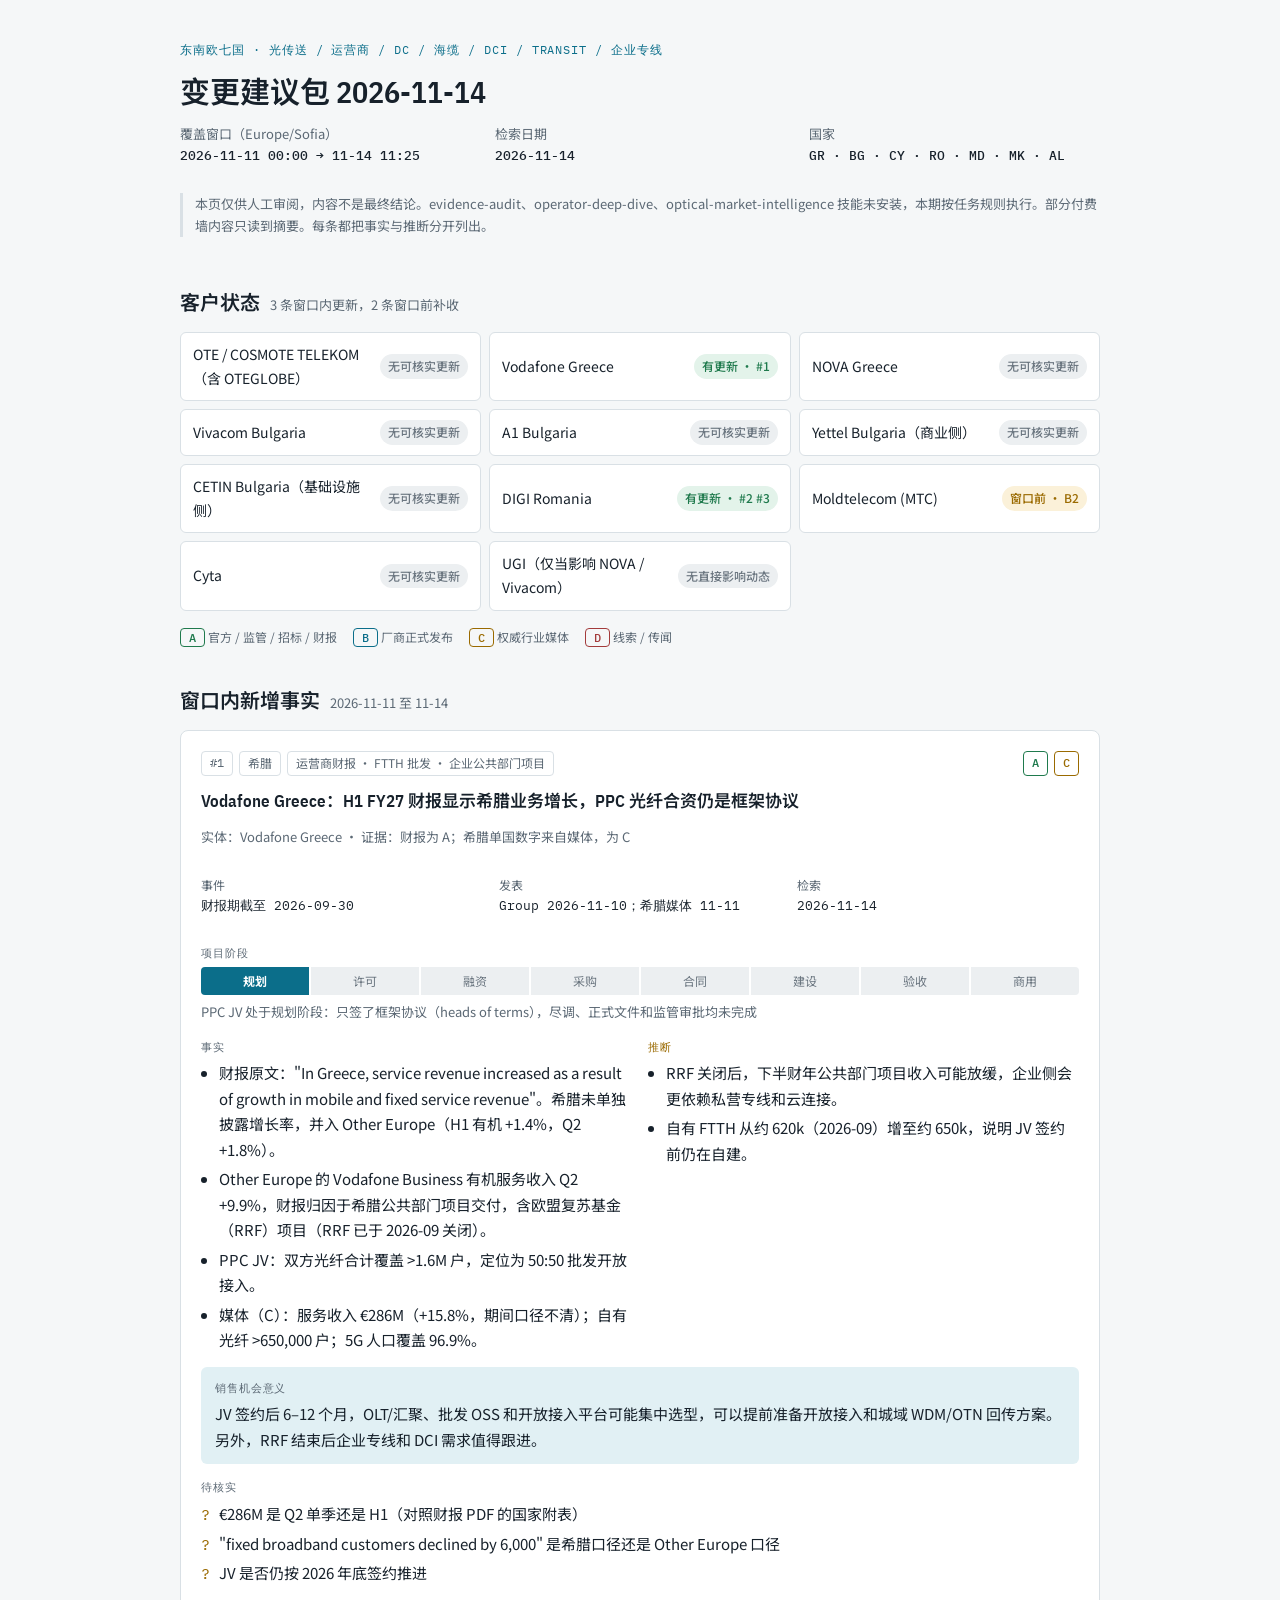
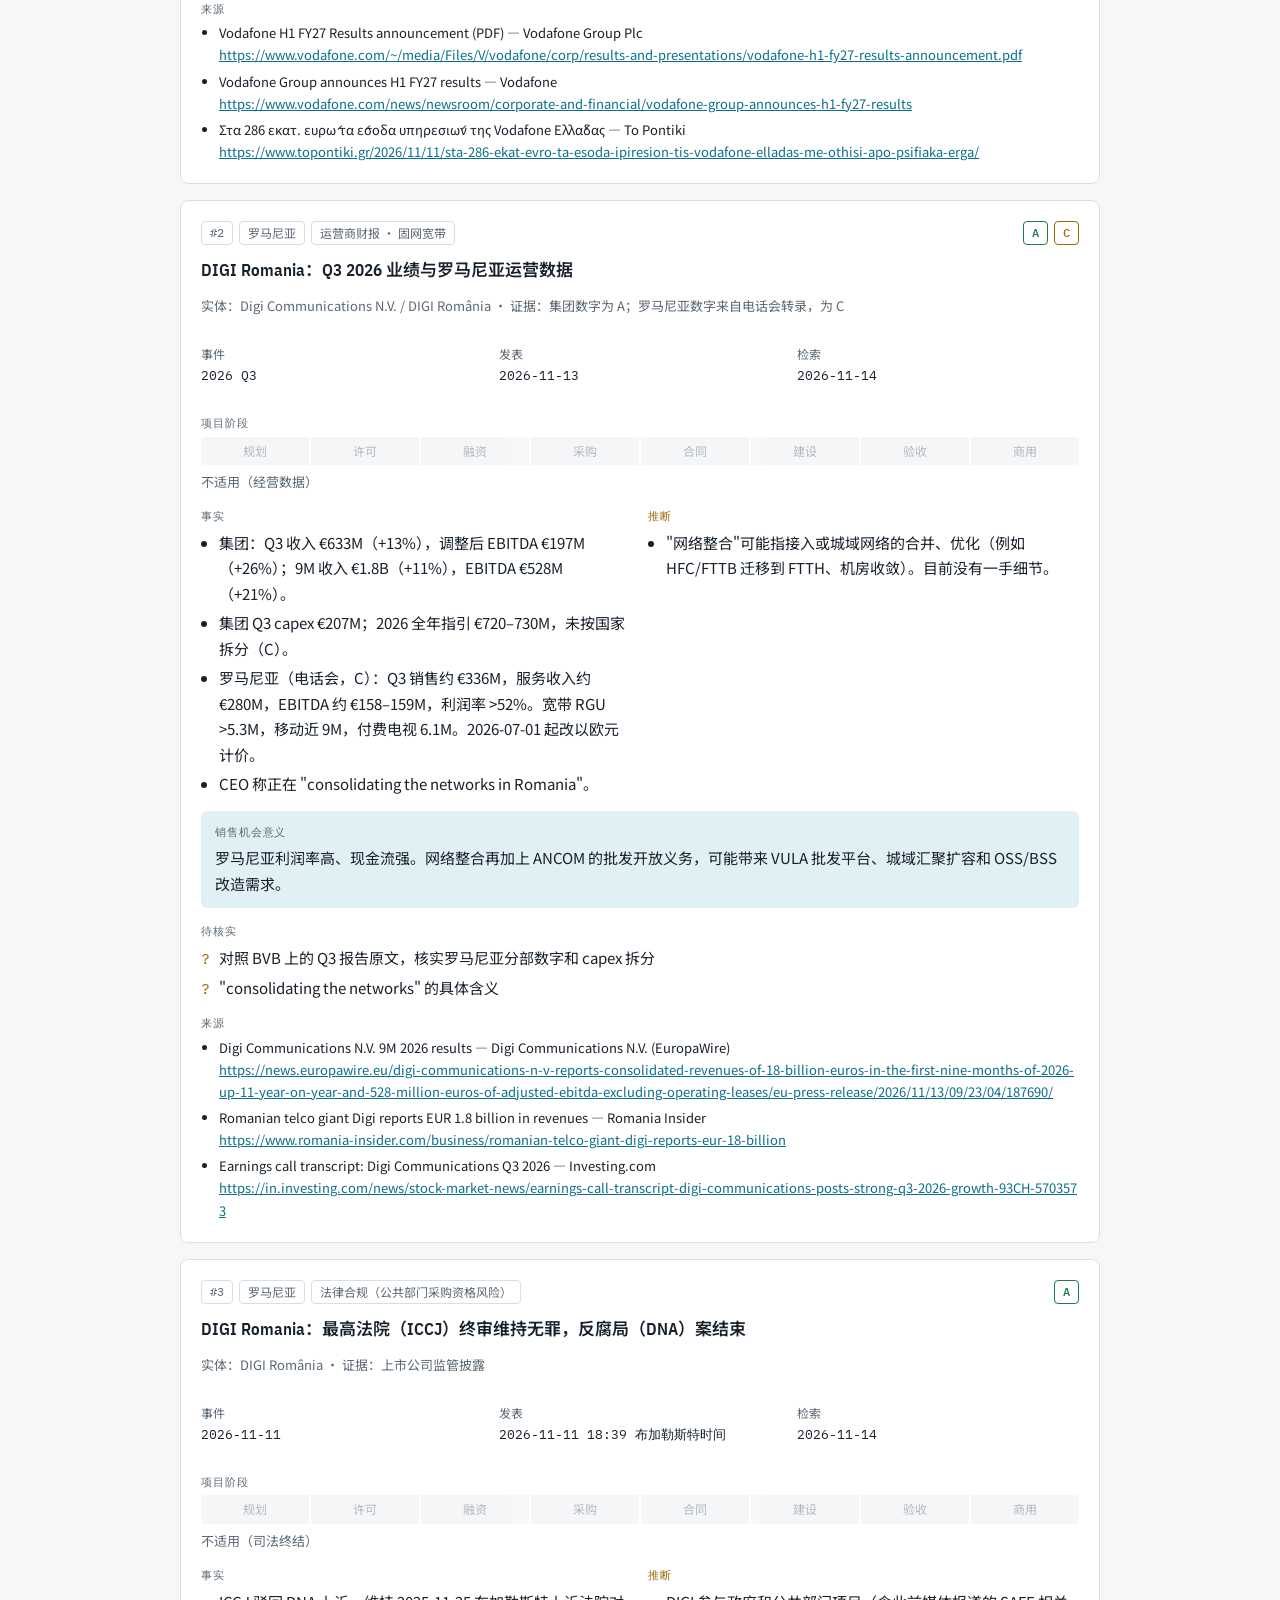
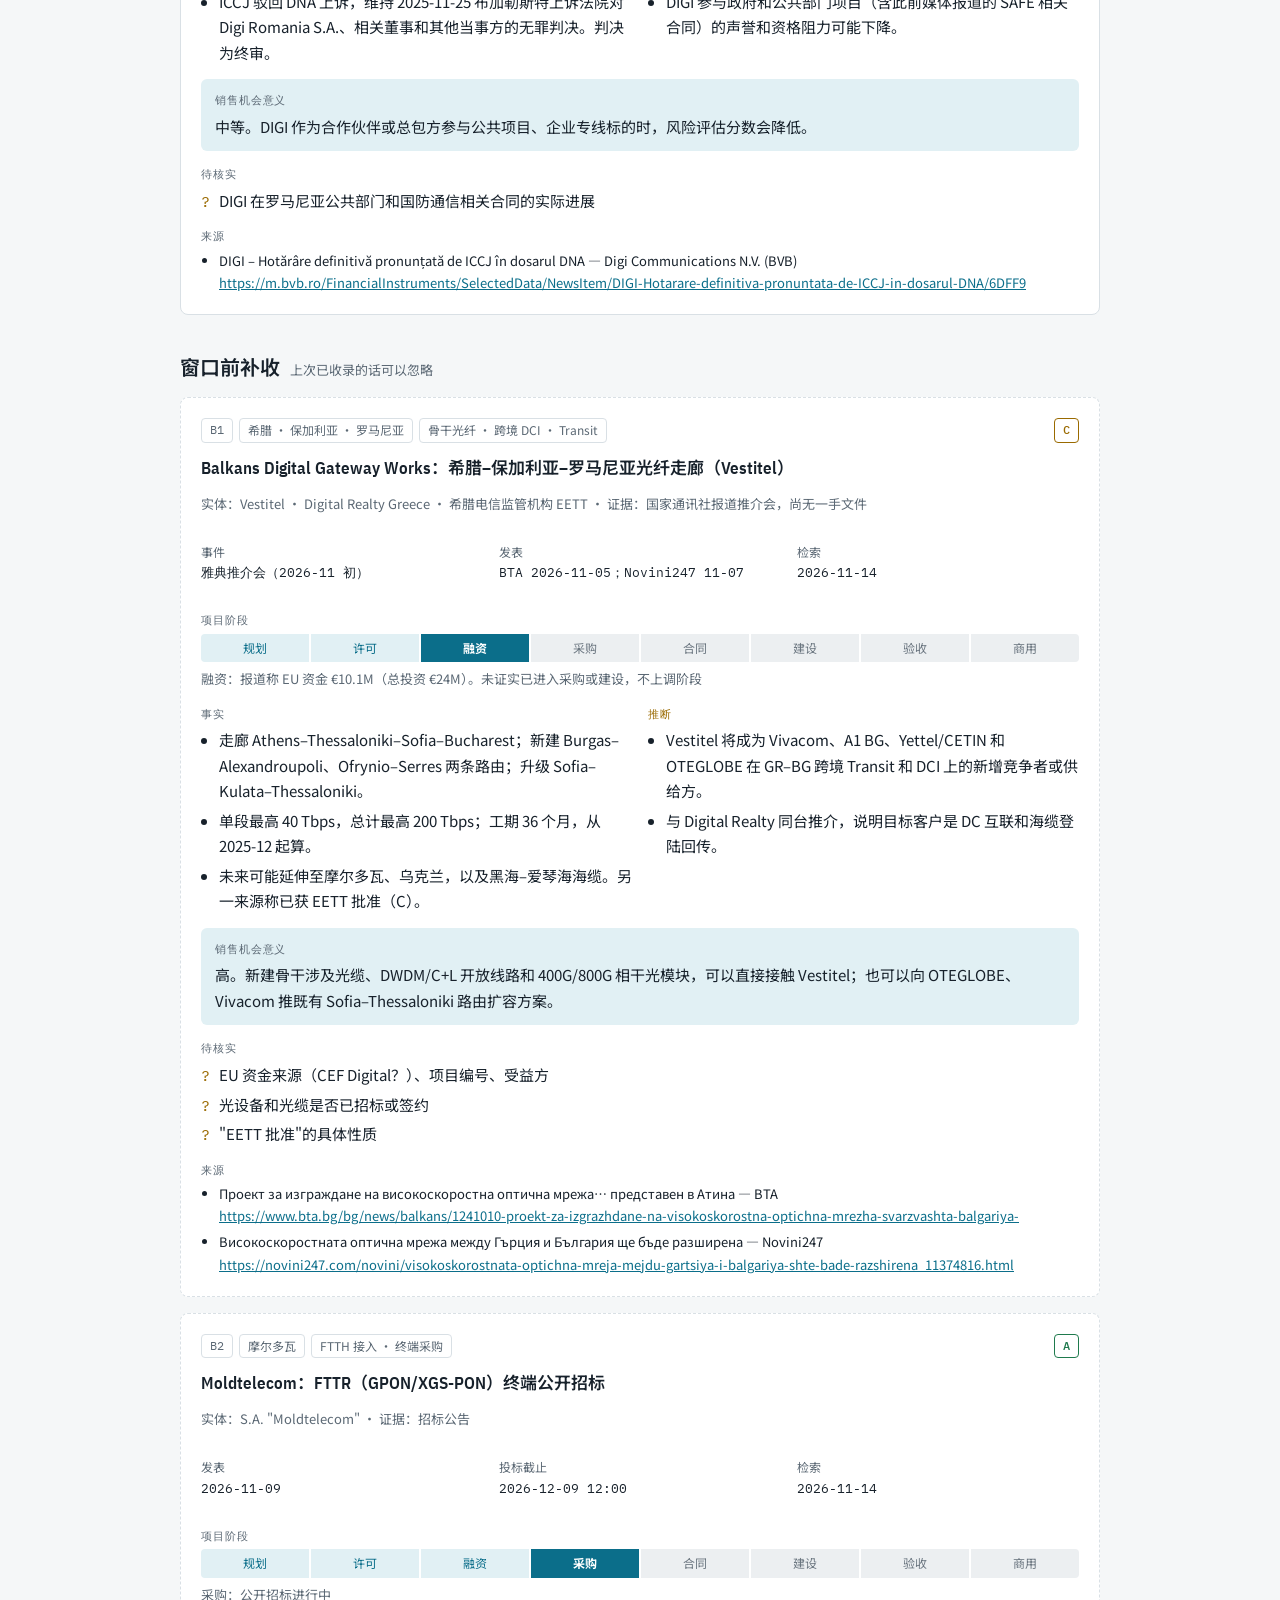
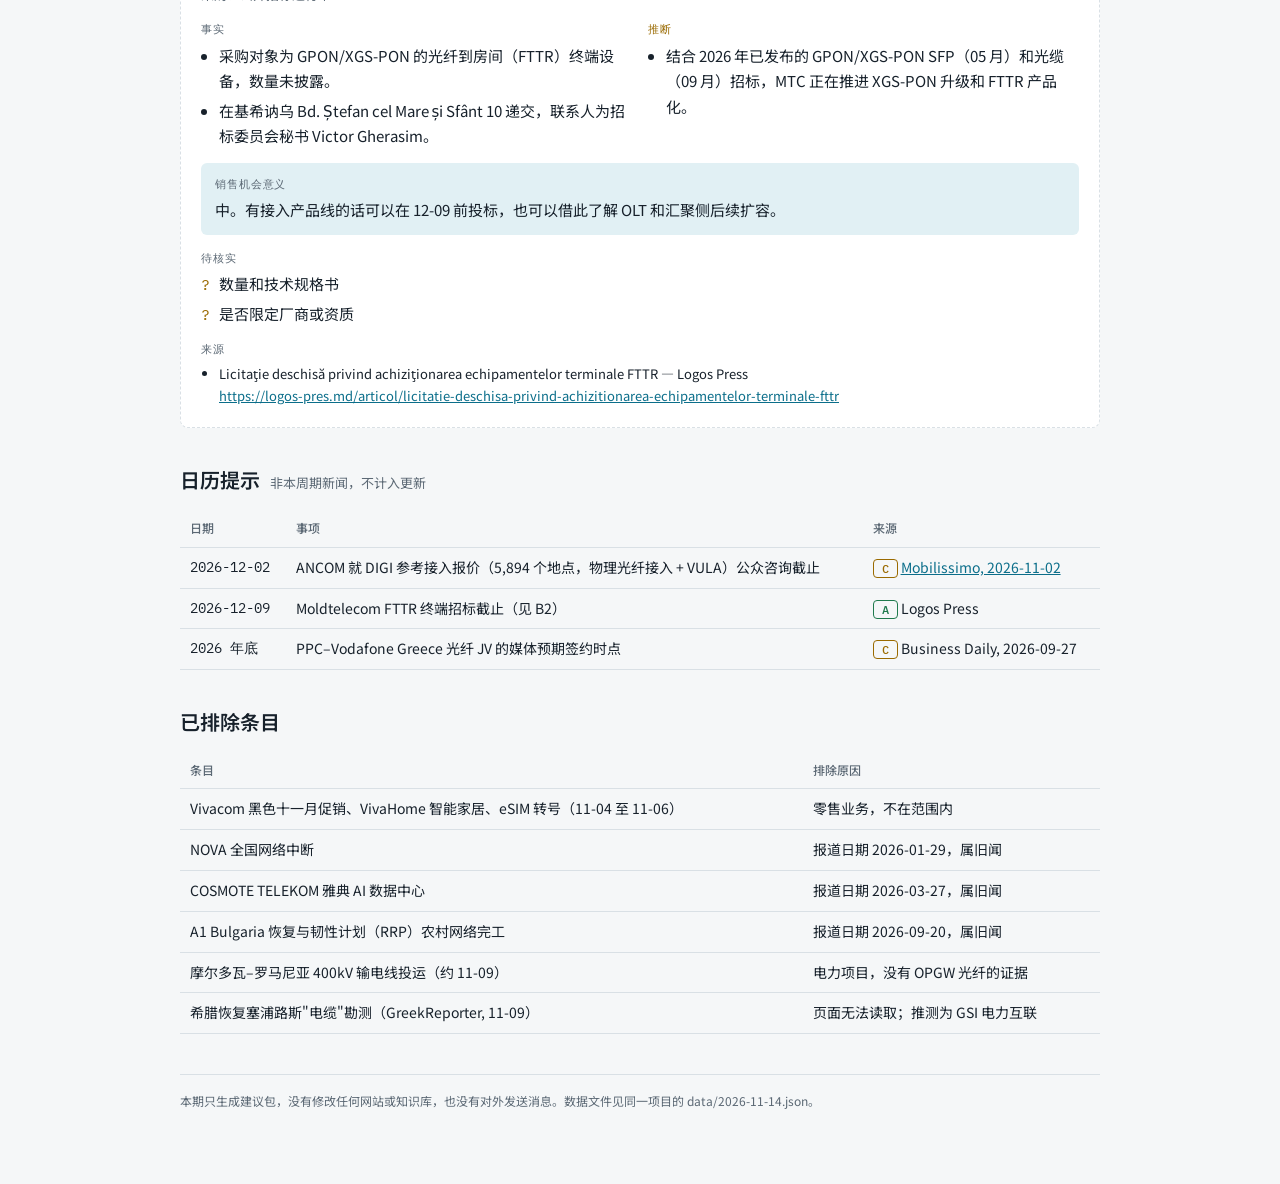
==== docs/index.html @ f0780a5c "首期：SEE7 变更建议包 2026-11-14 Co-Authored-By: Claude Opus 5.5 <noreply@anthropic.com> Claude-Session: htt" ====
<!doctype html>
<html lang="zh-CN">
<head>
<meta charset="utf-8">
<meta name="viewport" content="width=device-width,initial-scale=1,viewport-fit=cover">
<title>SEE7 光网络情报</title>
<meta name="claude:viewport-fit-sides" content="cover">
<link rel="stylesheet" href="https://fonts.googleapis.com/css2?family=Noto+Sans+SC:wght@400;500;700&family=IBM+Plex+Mono:wght@400;500&family=IBM+Plex+Sans+Condensed:wght@500;600&display=swap">
<style>
/* Layout: one reading column; status grid up top, then evidence cards with a stage ladder per item */
:root{
  --bg:#f5f7f8; --surface:#ffffff; --fg:#17212b; --muted:#5b6874; --line:#d9e0e5;
  --accent:#0b6e8a; --accent-soft:#e1f0f4;
  --ok:#1f7a4d; --ok-soft:#e3f3ea; --warn:#9a6a00; --warn-soft:#fbf1d9; --idle:#6b7680; --idle-soft:#eceff1;
  --gA:#1f7a4d; --gB:#0b6e8a; --gC:#9a6a00; --gD:#a33b3b;
  --f-body:"Noto Sans SC","PingFang SC","Microsoft YaHei",system-ui,sans-serif;
  --f-head:"IBM Plex Sans Condensed","Noto Sans SC",system-ui,sans-serif;
  --f-mono:"IBM Plex Mono",ui-monospace,Menlo,monospace;
}
@media (prefers-color-scheme: dark){:root:not([data-theme="light"]){
  --bg:#0f151a; --surface:#162028; --fg:#e4eaee; --muted:#9aa7b2; --line:#26333d;
  --accent:#4fb6d3; --accent-soft:#12303a;
  --ok:#5cc58f; --ok-soft:#14301f; --warn:#e0b24a; --warn-soft:#33290f; --idle:#8d98a2; --idle-soft:#1d262d;
  --gA:#5cc58f; --gB:#4fb6d3; --gC:#e0b24a; --gD:#e57a7a; color-scheme:dark}}
:root[data-theme="dark"]{
  --bg:#0f151a; --surface:#162028; --fg:#e4eaee; --muted:#9aa7b2; --line:#26333d;
  --accent:#4fb6d3; --accent-soft:#12303a;
  --ok:#5cc58f; --ok-soft:#14301f; --warn:#e0b24a; --warn-soft:#33290f; --idle:#8d98a2; --idle-soft:#1d262d;
  --gA:#5cc58f; --gB:#4fb6d3; --gC:#e0b24a; --gD:#e57a7a; color-scheme:dark}
body{background:var(--bg);color:var(--fg);font-family:var(--f-body);font-size:15px;line-height:1.7}
.wrap{max-width:920px;margin:0 auto;padding-block:32px 64px;padding-left:max(16px,env(safe-area-inset-left,0px));padding-right:max(16px,env(safe-area-inset-right,0px));display:flex;flex-direction:column;gap:40px}
h1,h2,h3{font-family:var(--f-head);text-wrap:balance;margin:0;line-height:1.3}
h1{font-size:30px;font-weight:600}
h2{font-size:20px;font-weight:600;display:flex;align-items:baseline;gap:10px;flex-wrap:wrap}
h2 small{font-family:var(--f-body);font-size:13px;font-weight:400;color:var(--muted)}
h3{font-size:17px;font-weight:600}
a{color:var(--accent);word-break:break-all}
a:focus-visible,button:focus-visible{outline:2px solid var(--accent);outline-offset:2px}
.mono{font-family:var(--f-mono);font-variant-numeric:tabular-nums}
.eyebrow{font-family:var(--f-mono);font-size:12px;letter-spacing:.08em;text-transform:uppercase;color:var(--accent)}
header{display:flex;flex-direction:column;gap:12px}
.meta{display:grid;grid-template-columns:repeat(auto-fit,minmax(200px,1fr));gap:8px 24px;font-size:13px;color:var(--muted)}
.meta b{display:block;color:var(--fg);font-family:var(--f-mono);font-weight:500;font-size:13px}
.note{font-size:13px;color:var(--muted);border-left:3px solid var(--line);padding-left:12px}
section{display:flex;flex-direction:column;gap:16px}
.status{display:grid;grid-template-columns:repeat(auto-fill,minmax(250px,1fr));gap:8px}
.st{display:flex;justify-content:space-between;align-items:center;gap:8px;padding:10px 12px;background:var(--surface);border:1px solid var(--line);border-radius:6px;font-size:14px}
.st span:first-child{min-width:0}
.pill{font-size:12px;padding:2px 8px;border-radius:999px;white-space:nowrap;font-weight:500}
.p-ok{background:var(--ok-soft);color:var(--ok)}
.p-idle{background:var(--idle-soft);color:var(--idle)}
.p-warn{background:var(--warn-soft);color:var(--warn)}
.legend{display:flex;flex-wrap:wrap;gap:6px 16px;font-size:12px;color:var(--muted)}
.card{background:var(--surface);border:1px solid var(--line);border-radius:8px;padding:20px;display:flex;flex-direction:column;gap:14px;min-width:0}
.card.boundary{border-style:dashed}
.card-top{display:flex;justify-content:space-between;gap:12px;flex-wrap:wrap;align-items:flex-start}
.tags{display:flex;gap:6px;flex-wrap:wrap}
.tag{font-size:12px;padding:1px 8px;border:1px solid var(--line);border-radius:4px;color:var(--muted)}
.grade{font-family:var(--f-mono);font-size:12px;font-weight:500;padding:1px 8px;border-radius:4px;border:1px solid currentColor}
.gA{color:var(--gA)}.gB{color:var(--gB)}.gC{color:var(--gC)}.gD{color:var(--gD)}
.dates{display:grid;grid-template-columns:repeat(auto-fit,minmax(170px,1fr));gap:4px 16px;font-size:13px}
.dates dt{color:var(--muted);font-size:12px}
.dates dd{margin:0;font-family:var(--f-mono);font-size:13px}
.ladder{display:flex;gap:2px;overflow-x:auto}
.ladder span{flex:1 0 auto;min-width:52px;text-align:center;font-size:12px;padding:4px 6px;background:var(--idle-soft);color:var(--idle)}
.ladder span:first-child{border-radius:4px 0 0 4px}.ladder span:last-child{border-radius:0 4px 4px 0}
.ladder .done{background:var(--accent-soft);color:var(--accent)}
.ladder .now{background:var(--accent);color:var(--surface);font-weight:700}
.ladder.na span{opacity:.5}
.split{display:grid;grid-template-columns:1fr 1fr;gap:16px}
.split>div{min-width:0}
.lbl{font-family:var(--f-mono);font-size:11px;letter-spacing:.08em;text-transform:uppercase;color:var(--muted);margin-bottom:4px}
.lbl.inf{color:var(--warn)}
ul{margin:0;padding-left:18px}
li+li{margin-top:4px}
.opp{background:var(--accent-soft);border-radius:6px;padding:12px 14px}
.verify li::marker{content:"? ";color:var(--warn);font-family:var(--f-mono)}
.src{font-size:13px}
.src li{word-break:break-word}
table{border-collapse:collapse;width:100%;font-size:14px}
.tbl{overflow-x:auto}
th,td{text-align:left;padding:8px 10px;border-bottom:1px solid var(--line);vertical-align:top}
th{font-size:12px;color:var(--muted);font-weight:500}
footer{font-size:12px;color:var(--muted);border-top:1px solid var(--line);padding-top:16px}
@media (max-width:640px){.split{grid-template-columns:1fr}h1{font-size:24px}}
</style>

</head>
<body>
<div class="wrap">
<header>
  <div class="eyebrow">东南欧七国 · 光传送 / 运营商 / DC / 海缆 / DCI / Transit / 企业专线</div>
  <h1>变更建议包 2026-11-14</h1>
  <div class="meta">
    <div>覆盖窗口（Europe/Sofia）<b>2026-11-11 00:00 → 11-14 11:25</b></div>
    <div>检索日期<b>2026-11-14</b></div>
    <div>国家<b>GR · BG · CY · RO · MD · MK · AL</b></div>
  </div>
  <p class="note">本页仅供人工审阅，内容不是最终结论。evidence-audit、operator-deep-dive、optical-market-intelligence 技能未安装，本期按任务规则执行。部分付费墙内容只读到摘要。每条都把事实与推断分开列出。</p>
</header>

<section>
  <h2>客户状态 <small>3 条窗口内更新，2 条窗口前补收</small></h2>
  <div class="status">
    <div class="st"><span>OTE / COSMOTE TELEKOM（含 OTEGLOBE）</span><span class="pill p-idle">无可核实更新</span></div>
    <div class="st"><span>Vodafone Greece</span><span class="pill p-ok">有更新 · #1</span></div>
    <div class="st"><span>NOVA Greece</span><span class="pill p-idle">无可核实更新</span></div>
    <div class="st"><span>Vivacom Bulgaria</span><span class="pill p-idle">无可核实更新</span></div>
    <div class="st"><span>A1 Bulgaria</span><span class="pill p-idle">无可核实更新</span></div>
    <div class="st"><span>Yettel Bulgaria（商业侧）</span><span class="pill p-idle">无可核实更新</span></div>
    <div class="st"><span>CETIN Bulgaria（基础设施侧）</span><span class="pill p-idle">无可核实更新</span></div>
    <div class="st"><span>DIGI Romania</span><span class="pill p-ok">有更新 · #2 #3</span></div>
    <div class="st"><span>Moldtelecom (MTC)</span><span class="pill p-warn">窗口前 · B2</span></div>
    <div class="st"><span>Cyta</span><span class="pill p-idle">无可核实更新</span></div>
    <div class="st"><span>UGI（仅当影响 NOVA / Vivacom）</span><span class="pill p-idle">无直接影响动态</span></div>
  </div>
  <div class="legend">
    <span><span class="grade gA">A</span> 官方 / 监管 / 招标 / 财报</span>
    <span><span class="grade gB">B</span> 厂商正式发布</span>
    <span><span class="grade gC">C</span> 权威行业媒体</span>
    <span><span class="grade gD">D</span> 线索 / 传闻</span>
  </div>
</section>

<section id="items"></section>
<section id="boundary"></section>

<section>
  <h2>日历提示 <small>非本周期新闻，不计入更新</small></h2>
  <div class="tbl"><table>
    <thead><tr><th>日期</th><th>事项</th><th>来源</th></tr></thead>
    <tbody>
      <tr><td class="mono">2026-12-02</td><td>ANCOM 就 DIGI 参考接入报价（5,894 个地点，物理光纤接入 + VULA）公众咨询截止</td><td><span class="grade gC">C</span> <a href="https://www.mobilissimo.ro/articole-diverse/digi-trebuie-sa-si-deschida-reteaua-de-internet-catre-concurenta-in-5-894-de-localitati-ancom-consulta-conditiile-de-acces" target="_blank" rel="noopener">Mobilissimo, 2026-11-02</a></td></tr>
      <tr><td class="mono">2026-12-09</td><td>Moldtelecom FTTR 终端招标截止（见 B2）</td><td><span class="grade gA">A</span> Logos Press</td></tr>
      <tr><td class="mono">2026 年底</td><td>PPC–Vodafone Greece 光纤 JV 的媒体预期签约时点</td><td><span class="grade gC">C</span> Business Daily, 2026-09-27</td></tr>
    </tbody>
  </table></div>
</section>

<section>
  <h2>已排除条目</h2>
  <div class="tbl"><table>
    <thead><tr><th>条目</th><th>排除原因</th></tr></thead>
    <tbody>
      <tr><td>Vivacom 黑色十一月促销、VivaHome 智能家居、eSIM 转号（11-04 至 11-06）</td><td>零售业务，不在范围内</td></tr>
      <tr><td>NOVA 全国网络中断</td><td>报道日期 2026-01-29，属旧闻</td></tr>
      <tr><td>COSMOTE TELEKOM 雅典 AI 数据中心</td><td>报道日期 2026-03-27，属旧闻</td></tr>
      <tr><td>A1 Bulgaria 恢复与韧性计划（RRP）农村网络完工</td><td>报道日期 2026-09-20，属旧闻</td></tr>
      <tr><td>摩尔多瓦–罗马尼亚 400kV 输电线投运（约 11-09）</td><td>电力项目，没有 OPGW 光纤的证据</td></tr>
      <tr><td>希腊恢复塞浦路斯"电缆"勘测（GreekReporter, 11-09）</td><td>页面无法读取；推测为 GSI 电力互联</td></tr>
    </tbody>
  </table></div>
</section>

<footer>本期只生成建议包，没有修改任何网站或知识库，也没有对外发送消息。数据文件见同一项目的 data/2026-11-14.json。</footer>
</div>

<script>
const STAGES=["规划","许可","融资","采购","合同","建设","验收","商用"];
const ITEMS=[
{id:"#1",title:"Vodafone Greece：H1 FY27 财报显示希腊业务增长，PPC 光纤合资仍是框架协议",entity:"Vodafone Greece",country:"希腊",topic:"运营商财报 · FTTH 批发 · 企业公共部门项目",grade:["A","C"],gradeNote:"财报为 A；希腊单国数字来自媒体，为 C",
 dates:{"事件":"财报期截至 2026-09-30","发表":"Group 2026-11-10；希腊媒体 11-11","检索":"2026-11-14"},
 stage:0,stageNote:"PPC JV 处于规划阶段：只签了框架协议（heads of terms），尽调、正式文件和监管审批均未完成",
 facts:["财报原文：\"In Greece, service revenue increased as a result of growth in mobile and fixed service revenue\"。希腊未单独披露增长率，并入 Other Europe（H1 有机 +1.4%，Q2 +1.8%）。","Other Europe 的 Vodafone Business 有机服务收入 Q2 +9.9%，财报归因于希腊公共部门项目交付，含欧盟复苏基金（RRF）项目（RRF 已于 2026-09 关闭）。","PPC JV：双方光纤合计覆盖 >1.6M 户，定位为 50:50 批发开放接入。","媒体（C）：服务收入 €286M（+15.8%，期间口径不清）；自有光纤 >650,000 户；5G 人口覆盖 96.9%。"],
 infer:["RRF 关闭后，下半财年公共部门项目收入可能放缓，企业侧会更依赖私营专线和云连接。","自有 FTTH 从约 620k（2026-09）增至约 650k，说明 JV 签约前仍在自建。"],
 opp:"JV 签约后 6–12 个月，OLT/汇聚、批发 OSS 和开放接入平台可能集中选型，可以提前准备开放接入和城域 WDM/OTN 回传方案。另外，RRF 结束后企业专线和 DCI 需求值得跟进。",
 verify:["€286M 是 Q2 单季还是 H1（对照财报 PDF 的国家附表）","\"fixed broadband customers declined by 6,000\" 是希腊口径还是 Other Europe 口径","JV 是否仍按 2026 年底签约推进"],
 src:[["Vodafone H1 FY27 Results announcement (PDF) — Vodafone Group Plc","https://www.vodafone.com/~/media/Files/V/vodafone/corp/results-and-presentations/vodafone-h1-fy27-results-announcement.pdf"],["Vodafone Group announces H1 FY27 results — Vodafone","https://www.vodafone.com/news/newsroom/corporate-and-financial/vodafone-group-announces-h1-fy27-results"],["Στα 286 εκατ. ευρώ τα έσοδα υπηρεσιών της Vodafone Ελλάδας — To Pontiki","https://www.topontiki.gr/2026/11/11/sta-286-ekat-evro-ta-esoda-ipiresion-tis-vodafone-elladas-me-othisi-apo-psifiaka-erga/"]]},
{id:"#2",title:"DIGI Romania：Q3 2026 业绩与罗马尼亚运营数据",entity:"Digi Communications N.V. / DIGI România",country:"罗马尼亚",topic:"运营商财报 · 固网宽带",grade:["A","C"],gradeNote:"集团数字为 A；罗马尼亚数字来自电话会转录，为 C",
 dates:{"事件":"2026 Q3","发表":"2026-11-13","检索":"2026-11-14"},
 stage:null,stageNote:"不适用（经营数据）",
 facts:["集团：Q3 收入 €633M（+13%），调整后 EBITDA €197M（+26%）；9M 收入 €1.8B（+11%），EBITDA €528M（+21%）。","集团 Q3 capex €207M；2026 全年指引 €720–730M，未按国家拆分（C）。","罗马尼亚（电话会，C）：Q3 销售约 €336M，服务收入约 €280M，EBITDA 约 €158–159M，利润率 >52%。宽带 RGU >5.3M，移动近 9M，付费电视 6.1M。2026-07-01 起改以欧元计价。","CEO 称正在 \"consolidating the networks in Romania\"。"],
 infer:["\"网络整合\"可能指接入或城域网络的合并、优化（例如 HFC/FTTB 迁移到 FTTH、机房收敛）。目前没有一手细节。"],
 opp:"罗马尼亚利润率高、现金流强。网络整合再加上 ANCOM 的批发开放义务，可能带来 VULA 批发平台、城域汇聚扩容和 OSS/BSS 改造需求。",
 verify:["对照 BVB 上的 Q3 报告原文，核实罗马尼亚分部数字和 capex 拆分","\"consolidating the networks\" 的具体含义"],
 src:[["Digi Communications N.V. 9M 2026 results — Digi Communications N.V. (EuropaWire)","https://news.europawire.eu/digi-communications-n-v-reports-consolidated-revenues-of-18-billion-euros-in-the-first-nine-months-of-2026-up-11-year-on-year-and-528-million-euros-of-adjusted-ebitda-excluding-operating-leases/eu-press-release/2026/11/13/09/23/04/187690/"],["Romanian telco giant Digi reports EUR 1.8 billion in revenues — Romania Insider","https://www.romania-insider.com/business/romanian-telco-giant-digi-reports-eur-18-billion"],["Earnings call transcript: Digi Communications Q3 2026 — Investing.com","https://in.investing.com/news/stock-market-news/earnings-call-transcript-digi-communications-posts-strong-q3-2026-growth-93CH-5703573"]]},
{id:"#3",title:"DIGI Romania：最高法院（ICCJ）终审维持无罪，反腐局（DNA）案结束",entity:"DIGI România",country:"罗马尼亚",topic:"法律合规（公共部门采购资格风险）",grade:["A"],gradeNote:"上市公司监管披露",
 dates:{"事件":"2026-11-11","发表":"2026-11-11 18:39 布加勒斯特时间","检索":"2026-11-14"},
 stage:null,stageNote:"不适用（司法终结）",
 facts:["ICCJ 驳回 DNA 上诉，维持 2025-11-25 布加勒斯特上诉法院对 Digi Romania S.A.、相关董事和其他当事方的无罪判决。判决为终审。"],
 infer:["DIGI 参与政府和公共部门项目（含此前媒体报道的 SAFE 相关合同）的声誉和资格阻力可能下降。"],
 opp:"中等。DIGI 作为合作伙伴或总包方参与公共项目、企业专线标的时，风险评估分数会降低。",
 verify:["DIGI 在罗马尼亚公共部门和国防通信相关合同的实际进展"],
 src:[["DIGI – Hotărâre definitivă pronunțată de ICCJ în dosarul DNA — Digi Communications N.V. (BVB)","https://m.bvb.ro/FinancialInstruments/SelectedData/NewsItem/DIGI-Hotarare-definitiva-pronuntata-de-ICCJ-in-dosarul-DNA/6DFF9"]]}
];
const BOUNDARY=[
{id:"B1",title:"Balkans Digital Gateway Works：希腊–保加利亚–罗马尼亚光纤走廊（Vestitel）",entity:"Vestitel · Digital Realty Greece · 希腊电信监管机构 EETT",country:"希腊 · 保加利亚 · 罗马尼亚",topic:"骨干光纤 · 跨境 DCI · Transit",grade:["C"],gradeNote:"国家通讯社报道推介会，尚无一手文件",
 dates:{"事件":"雅典推介会（2026-11 初）","发表":"BTA 2026-11-05；Novini247 11-07","检索":"2026-11-14"},
 stage:2,stageNote:"融资：报道称 EU 资金 €10.1M（总投资 €24M）。未证实已进入采购或建设，不上调阶段",
 facts:["走廊 Athens–Thessaloniki–Sofia–Bucharest；新建 Burgas–Alexandroupoli、Ofrynio–Serres 两条路由；升级 Sofia–Kulata–Thessaloniki。","单段最高 40 Tbps，总计最高 200 Tbps；工期 36 个月，从 2025-12 起算。","未来可能延伸至摩尔多瓦、乌克兰，以及黑海–爱琴海海缆。另一来源称已获 EETT 批准（C）。"],
 infer:["Vestitel 将成为 Vivacom、A1 BG、Yettel/CETIN 和 OTEGLOBE 在 GR–BG 跨境 Transit 和 DCI 上的新增竞争者或供给方。","与 Digital Realty 同台推介，说明目标客户是 DC 互联和海缆登陆回传。"],
 opp:"高。新建骨干涉及光缆、DWDM/C+L 开放线路和 400G/800G 相干光模块，可以直接接触 Vestitel；也可以向 OTEGLOBE、Vivacom 推既有 Sofia–Thessaloniki 路由扩容方案。",
 verify:["EU 资金来源（CEF Digital？）、项目编号、受益方","光设备和光缆是否已招标或签约","\"EETT 批准\"的具体性质"],
 src:[["Проект за изграждане на високоскоростна оптична мрежа… представен в Атина — BTA","https://www.bta.bg/bg/news/balkans/1241010-proekt-za-izgrazhdane-na-visokoskorostna-optichna-mrezha-svarzvashta-balgariya-"],["Високоскоростната оптична мрежа между Гърция и България ще бъде разширена — Novini247","https://novini247.com/novini/visokoskorostnata-optichna-mreja-mejdu-gartsiya-i-balgariya-shte-bade-razshirena_11374816.html"]]},
{id:"B2",title:"Moldtelecom：FTTR（GPON/XGS-PON）终端公开招标",entity:"S.A. \"Moldtelecom\"",country:"摩尔多瓦",topic:"FTTH 接入 · 终端采购",grade:["A"],gradeNote:"招标公告",
 dates:{"发表":"2026-11-09","投标截止":"2026-12-09 12:00","检索":"2026-11-14"},
 stage:3,stageNote:"采购：公开招标进行中",
 facts:["采购对象为 GPON/XGS-PON 的光纤到房间（FTTR）终端设备，数量未披露。","在基希讷乌 Bd. Ștefan cel Mare și Sfânt 10 递交，联系人为招标委员会秘书 Victor Gherasim。"],
 infer:["结合 2026 年已发布的 GPON/XGS-PON SFP（05 月）和光缆（09 月）招标，MTC 正在推进 XGS-PON 升级和 FTTR 产品化。"],
 opp:"中。有接入产品线的话可以在 12-09 前投标，也可以借此了解 OLT 和汇聚侧后续扩容。",
 verify:["数量和技术规格书","是否限定厂商或资质"],
 src:[["Licitaţie deschisă privind achiziţionarea echipamentelor terminale FTTR — Logos Press","https://logos-pres.md/articol/licitatie-deschisa-privind-achizitionarea-echipamentelor-terminale-fttr"]]}
];
const esc=s=>String(s).replace(/[&<>"]/g,c=>({"&":"&amp;","<":"&lt;",">":"&gt;",'"':"&quot;"}[c]));
function ladder(i){
  if(i===null) return `<div class="ladder na" aria-label="阶段不适用">${STAGES.map(s=>`<span>${s}</span>`).join("")}</div>`;
  return `<div class="ladder" aria-label="当前阶段：${STAGES[i]}">${STAGES.map((s,k)=>`<span class="${k<i?"done":k===i?"now":""}">${s}</span>`).join("")}</div>`;
}
function card(x,boundary){
  return `<article class="card${boundary?" boundary":""}">
  <div class="card-top"><div class="tags"><span class="tag mono">${x.id}</span><span class="tag">${esc(x.country)}</span><span class="tag">${esc(x.topic)}</span></div>
  <div class="tags">${x.grade.map(g=>`<span class="grade g${g}">${g}</span>`).join("")}</div></div>
  <h3>${esc(x.title)}</h3>
  <div style="font-size:13px;color:var(--muted)">实体：${esc(x.entity)} · 证据：${esc(x.gradeNote)}</div>
  <dl class="dates">${Object.entries(x.dates).map(([k,v])=>`<div><dt>${k}</dt><dd>${esc(v)}</dd></div>`).join("")}</dl>
  <div><div class="lbl">项目阶段</div>${ladder(x.stage)}<div style="font-size:13px;color:var(--muted);margin-top:6px">${esc(x.stageNote)}</div></div>
  <div class="split"><div><div class="lbl">事实</div><ul>${x.facts.map(f=>`<li>${esc(f)}</li>`).join("")}</ul></div>
  <div><div class="lbl inf">推断</div><ul>${x.infer.map(f=>`<li>${esc(f)}</li>`).join("")}</ul></div></div>
  <div class="opp"><div class="lbl">销售机会意义</div>${esc(x.opp)}</div>
  <div><div class="lbl">待核实</div><ul class="verify">${x.verify.map(f=>`<li>${esc(f)}</li>`).join("")}</ul></div>
  <div class="src"><div class="lbl">来源</div><ul>${x.src.map(([t,u])=>`<li>${esc(t)}<br><a href="${esc(u)}" target="_blank" rel="noopener">${esc(u)}</a></li>`).join("")}</ul></div>
  </article>`;
}
document.getElementById("items").innerHTML=`<h2>窗口内新增事实 <small>2026-11-11 至 11-14</small></h2>`+ITEMS.map(x=>card(x,false)).join("");
document.getElementById("boundary").innerHTML=`<h2>窗口前补收 <small>上次已收录的话可以忽略</small></h2>`+BOUNDARY.map(x=>card(x,true)).join("");
</script>

</body>
</html>
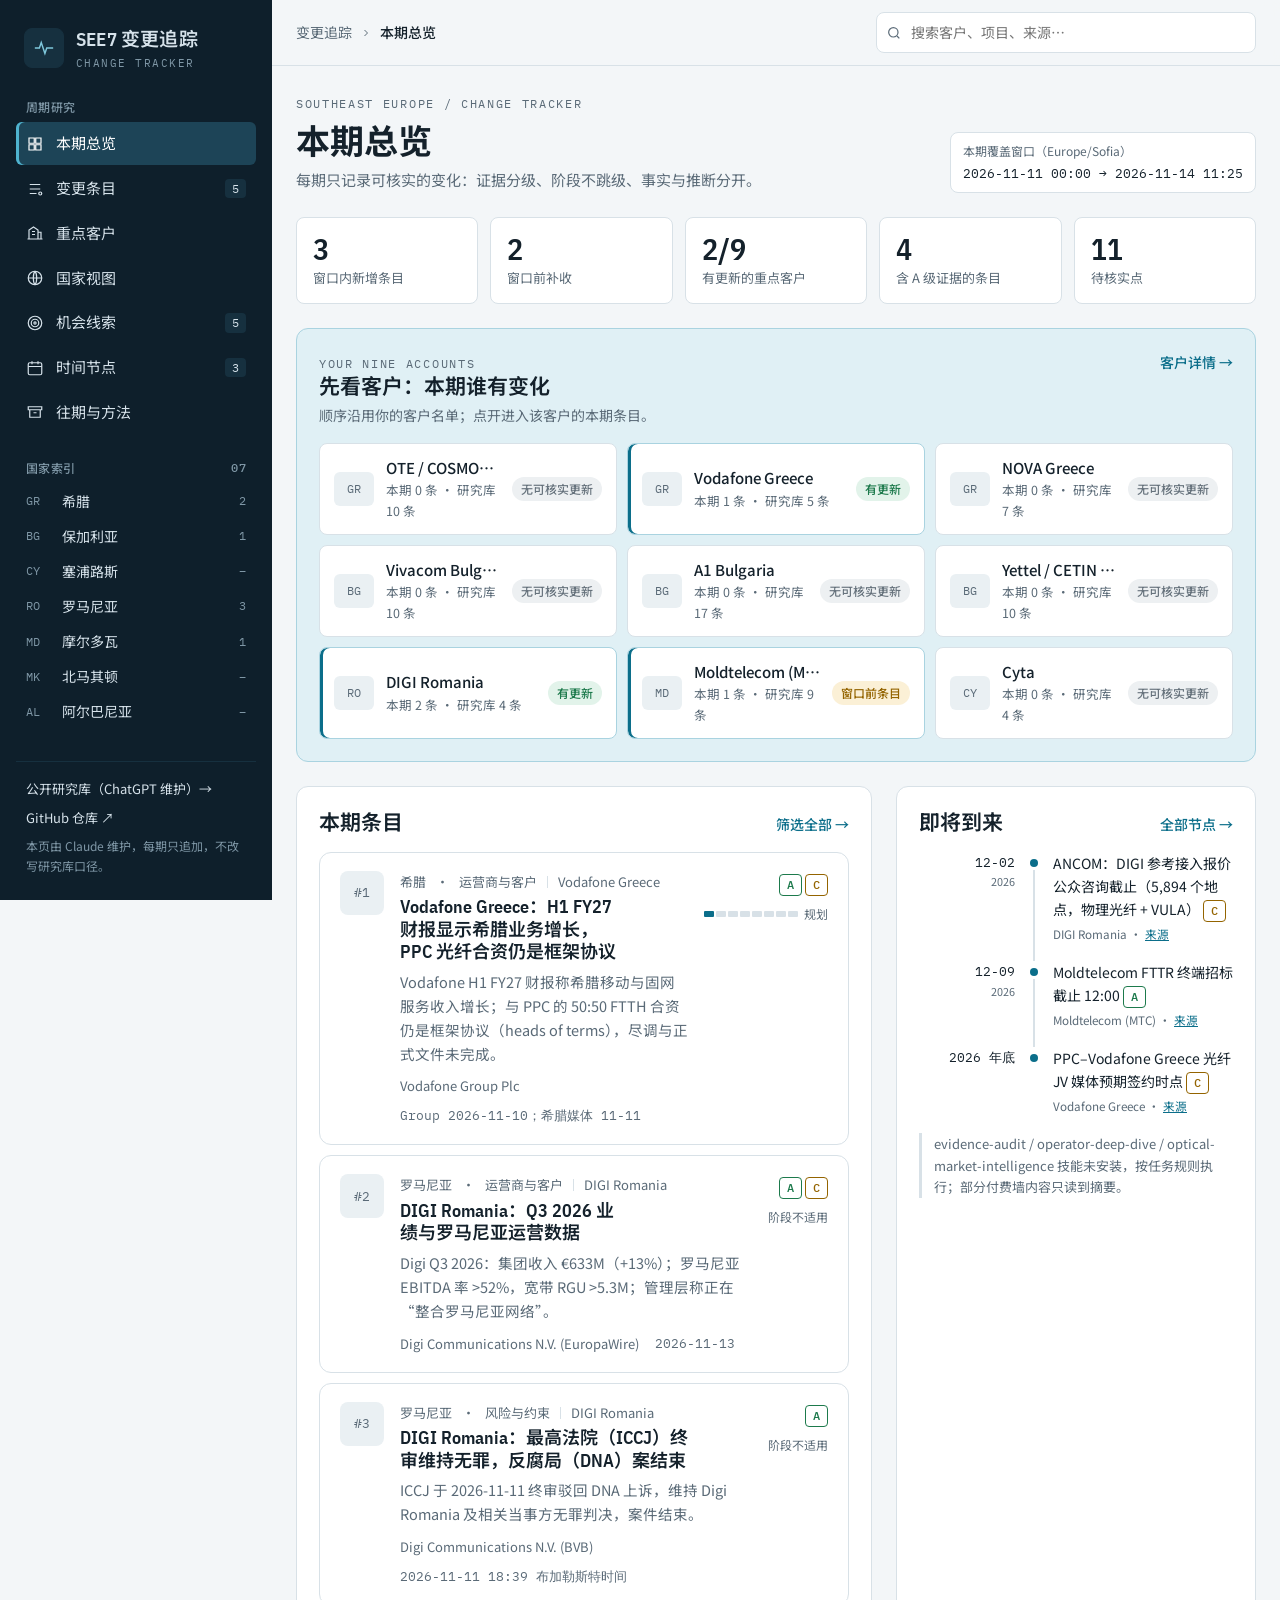
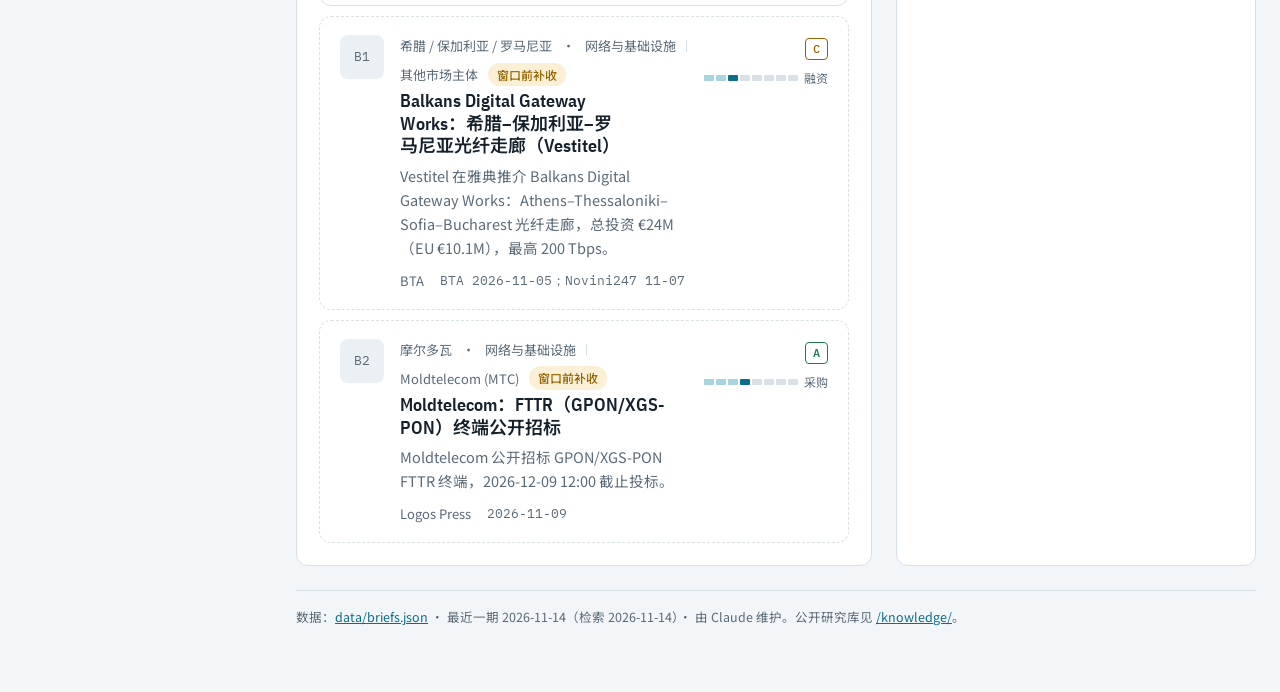
==== commit e68fb281: "Claude: 首页改版为多视图变更追踪（总览/条目/客户/国家/机会/时间节点/往期） - 数据拆到 docs/data/briefs.json，客户与国家 ID 与 /knowledge/ 对齐 " ====
--- a/docs/index.html
+++ b/docs/index.html
@@ -2,228 +2,474 @@
 <html lang="zh-CN">
 <head>
 <meta charset="utf-8">
-<meta name="viewport" content="width=device-width,initial-scale=1,viewport-fit=cover">
-<title>SEE7 光网络情报</title>
-<meta name="claude:viewport-fit-sides" content="cover">
-<link rel="stylesheet" href="https://fonts.googleapis.com/css2?family=Noto+Sans+SC:wght@400;500;700&family=IBM+Plex+Mono:wght@400;500&family=IBM+Plex+Sans+Condensed:wght@500;600&display=swap">
+<meta name="viewport" content="width=device-width, initial-scale=1, viewport-fit=cover">
+<title>SEE7 变更追踪</title>
+<meta name="description" content="东南欧七国光传送、运营商、数据中心、海缆与 DCI 的周期变更追踪：证据等级、项目阶段、客户状态与时间节点。">
+<link rel="preconnect" href="https://fonts.googleapis.com">
+<link rel="stylesheet" href="https://fonts.googleapis.com/css2?family=Noto+Sans+SC:wght@400;500;700&family=IBM+Plex+Mono:wght@400;500&family=IBM+Plex+Sans+Condensed:wght@500;600;700&display=swap">
 <style>
-/* Layout: one reading column; status grid up top, then evidence cards with a stage ladder per item */
+/* Layout: fixed ink sidebar (nav + country index) beside a scrolling workspace; each view = header, filter chips, then cards or tables */
 :root{
-  --bg:#f5f7f8; --surface:#ffffff; --fg:#17212b; --muted:#5b6874; --line:#d9e0e5;
-  --accent:#0b6e8a; --accent-soft:#e1f0f4;
-  --ok:#1f7a4d; --ok-soft:#e3f3ea; --warn:#9a6a00; --warn-soft:#fbf1d9; --idle:#6b7680; --idle-soft:#eceff1;
-  --gA:#1f7a4d; --gB:#0b6e8a; --gC:#9a6a00; --gD:#a33b3b;
+  --side:#0e1f2b; --side-2:#16303f; --side-fg:#d6e2ea; --side-muted:#7f97a6; --side-active:#1d4457;
+  --bg:#f3f6f8; --surface:#ffffff; --sunk:#eaf0f3; --fg:#14212b; --muted:#5a6a77; --line:#d8e1e7;
+  --accent:#0b6e8a; --accent-ink:#ffffff; --accent-soft:#e0f0f5; --accent-line:#a9d3e0;
+  --ok:#1d7a4c; --ok-soft:#e2f3ea; --warn:#946400; --warn-soft:#fbf0d6; --idle:#66727c; --idle-soft:#edf0f2; --hot:#b03a2e; --hot-soft:#fbe7e4;
+  --gA:#1d7a4c; --gB:#0b6e8a; --gC:#946400; --gD:#b03a2e;
   --f-body:"Noto Sans SC","PingFang SC","Microsoft YaHei",system-ui,sans-serif;
-  --f-head:"IBM Plex Sans Condensed","Noto Sans SC",system-ui,sans-serif;
-  --f-mono:"IBM Plex Mono",ui-monospace,Menlo,monospace;
+  --f-head:"IBM Plex Sans Condensed","Noto Sans SC","PingFang SC",system-ui,sans-serif;
+  --f-mono:"IBM Plex Mono",ui-monospace,Menlo,Consolas,monospace;
+  --r:8px;
 }
 @media (prefers-color-scheme: dark){:root:not([data-theme="light"]){
-  --bg:#0f151a; --surface:#162028; --fg:#e4eaee; --muted:#9aa7b2; --line:#26333d;
-  --accent:#4fb6d3; --accent-soft:#12303a;
-  --ok:#5cc58f; --ok-soft:#14301f; --warn:#e0b24a; --warn-soft:#33290f; --idle:#8d98a2; --idle-soft:#1d262d;
-  --gA:#5cc58f; --gB:#4fb6d3; --gC:#e0b24a; --gD:#e57a7a; color-scheme:dark}}
+  --side:#0a161e; --side-2:#12252f; --side-active:#1a3d4e;
+  --bg:#0f171d; --surface:#162129; --sunk:#1b2932; --fg:#e3eaef; --muted:#97a6b1; --line:#26363f;
+  --accent:#4fb3cf; --accent-ink:#06222c; --accent-soft:#12303b; --accent-line:#24566a;
+  --ok:#5cc58f; --ok-soft:#133022; --warn:#e2b34c; --warn-soft:#30280f; --idle:#8e9aa3; --idle-soft:#1e2a31; --hot:#ec8a7e; --hot-soft:#3a1d19;
+  --gA:#5cc58f; --gB:#4fb3cf; --gC:#e2b34c; --gD:#ec8a7e; color-scheme:dark}}
 :root[data-theme="dark"]{
-  --bg:#0f151a; --surface:#162028; --fg:#e4eaee; --muted:#9aa7b2; --line:#26333d;
-  --accent:#4fb6d3; --accent-soft:#12303a;
-  --ok:#5cc58f; --ok-soft:#14301f; --warn:#e0b24a; --warn-soft:#33290f; --idle:#8d98a2; --idle-soft:#1d262d;
-  --gA:#5cc58f; --gB:#4fb6d3; --gC:#e0b24a; --gD:#e57a7a; color-scheme:dark}
-body{background:var(--bg);color:var(--fg);font-family:var(--f-body);font-size:15px;line-height:1.7}
-.wrap{max-width:920px;margin:0 auto;padding-block:32px 64px;padding-left:max(16px,env(safe-area-inset-left,0px));padding-right:max(16px,env(safe-area-inset-right,0px));display:flex;flex-direction:column;gap:40px}
-h1,h2,h3{font-family:var(--f-head);text-wrap:balance;margin:0;line-height:1.3}
-h1{font-size:30px;font-weight:600}
-h2{font-size:20px;font-weight:600;display:flex;align-items:baseline;gap:10px;flex-wrap:wrap}
-h2 small{font-family:var(--f-body);font-size:13px;font-weight:400;color:var(--muted)}
-h3{font-size:17px;font-weight:600}
-a{color:var(--accent);word-break:break-all}
-a:focus-visible,button:focus-visible{outline:2px solid var(--accent);outline-offset:2px}
+  --side:#0a161e; --side-2:#12252f; --side-active:#1a3d4e;
+  --bg:#0f171d; --surface:#162129; --sunk:#1b2932; --fg:#e3eaef; --muted:#97a6b1; --line:#26363f;
+  --accent:#4fb3cf; --accent-ink:#06222c; --accent-soft:#12303b; --accent-line:#24566a;
+  --ok:#5cc58f; --ok-soft:#133022; --warn:#e2b34c; --warn-soft:#30280f; --idle:#8e9aa3; --idle-soft:#1e2a31; --hot:#ec8a7e; --hot-soft:#3a1d19;
+  --gA:#5cc58f; --gB:#4fb3cf; --gC:#e2b34c; --gD:#ec8a7e; color-scheme:dark}
+*{box-sizing:border-box}
+html,body{margin:0}
+body{background:var(--bg);color:var(--fg);font-family:var(--f-body);font-size:15px;line-height:1.65;-webkit-font-smoothing:antialiased}
+a{color:var(--accent)}
+button,select,input{font:inherit;color:inherit}
+:focus-visible{outline:2px solid var(--accent);outline-offset:2px}
 .mono{font-family:var(--f-mono);font-variant-numeric:tabular-nums}
-.eyebrow{font-family:var(--f-mono);font-size:12px;letter-spacing:.08em;text-transform:uppercase;color:var(--accent)}
-header{display:flex;flex-direction:column;gap:12px}
-.meta{display:grid;grid-template-columns:repeat(auto-fit,minmax(200px,1fr));gap:8px 24px;font-size:13px;color:var(--muted)}
-.meta b{display:block;color:var(--fg);font-family:var(--f-mono);font-weight:500;font-size:13px}
-.note{font-size:13px;color:var(--muted);border-left:3px solid var(--line);padding-left:12px}
-section{display:flex;flex-direction:column;gap:16px}
-.status{display:grid;grid-template-columns:repeat(auto-fill,minmax(250px,1fr));gap:8px}
-.st{display:flex;justify-content:space-between;align-items:center;gap:8px;padding:10px 12px;background:var(--surface);border:1px solid var(--line);border-radius:6px;font-size:14px}
-.st span:first-child{min-width:0}
-.pill{font-size:12px;padding:2px 8px;border-radius:999px;white-space:nowrap;font-weight:500}
-.p-ok{background:var(--ok-soft);color:var(--ok)}
-.p-idle{background:var(--idle-soft);color:var(--idle)}
-.p-warn{background:var(--warn-soft);color:var(--warn)}
-.legend{display:flex;flex-wrap:wrap;gap:6px 16px;font-size:12px;color:var(--muted)}
-.card{background:var(--surface);border:1px solid var(--line);border-radius:8px;padding:20px;display:flex;flex-direction:column;gap:14px;min-width:0}
-.card.boundary{border-style:dashed}
-.card-top{display:flex;justify-content:space-between;gap:12px;flex-wrap:wrap;align-items:flex-start}
-.tags{display:flex;gap:6px;flex-wrap:wrap}
-.tag{font-size:12px;padding:1px 8px;border:1px solid var(--line);border-radius:4px;color:var(--muted)}
-.grade{font-family:var(--f-mono);font-size:12px;font-weight:500;padding:1px 8px;border-radius:4px;border:1px solid currentColor}
+h1,h2,h3{font-family:var(--f-head);margin:0;line-height:1.25;text-wrap:balance}
+
+/* shell */
+.shell{display:grid;grid-template-columns:272px minmax(0,1fr);min-height:100vh}
+.side{background:var(--side);color:var(--side-fg);position:sticky;top:0;height:100vh;overflow-y:auto;display:flex;flex-direction:column;gap:24px;padding:24px 16px;padding-left:max(16px,env(safe-area-inset-left,0px))}
+.brand{display:flex;gap:12px;align-items:center;color:inherit;text-decoration:none;padding:0 8px}
+.brand-mark{width:40px;height:40px;border:1px solid var(--side-2);border-radius:8px;display:grid;place-items:center;background:var(--side-2)}
+.brand b{display:block;font-family:var(--f-head);font-size:19px;font-weight:600;letter-spacing:.01em}
+.brand small{display:block;font-family:var(--f-mono);font-size:10.5px;letter-spacing:.14em;color:var(--side-muted)}
+.side h4{margin:0 0 6px;padding:0 10px;font-size:12px;font-weight:500;color:var(--side-muted);display:flex;justify-content:space-between;letter-spacing:.04em}
+.nav{display:flex;flex-direction:column;gap:2px}
+.nav a{display:flex;align-items:center;gap:12px;padding:9px 10px;border-radius:6px;color:var(--side-fg);text-decoration:none;font-size:15px}
+.nav a:hover{background:var(--side-2)}
+.nav a[aria-current="page"]{background:var(--side-active);color:#fff;box-shadow:inset 3px 0 0 #4fb3cf}
+.nav svg{width:18px;height:18px;flex:none;stroke:currentColor;fill:none;stroke-width:1.6}
+.nav .count{margin-left:auto;font-family:var(--f-mono);font-size:12px;background:var(--side-2);padding:0 7px;border-radius:4px;color:var(--side-fg)}
+.cidx a{display:grid;grid-template-columns:30px 1fr auto;gap:6px;padding:6px 10px;border-radius:6px;color:var(--side-fg);text-decoration:none;font-size:14px}
+.cidx a:hover{background:var(--side-2)}
+.cidx a[aria-current="true"]{background:var(--side-active)}
+.cidx code{font-family:var(--f-mono);font-size:12px;color:var(--side-muted);align-self:center}
+.cidx span:last-child{font-family:var(--f-mono);font-size:12px;color:var(--side-muted);align-self:center}
+.side-foot{margin-top:auto;border-top:1px solid var(--side-2);padding:16px 10px 0;display:flex;flex-direction:column;gap:8px;font-size:13px}
+.side-foot a{color:var(--side-fg);text-decoration:none}
+.side-foot a:hover{text-decoration:underline}
+.side-foot p{margin:0;color:var(--side-muted);font-size:12px}
+
+.main{min-width:0;display:flex;flex-direction:column}
+.topbar{position:sticky;top:0;z-index:5;background:color-mix(in srgb,var(--bg) 88%,transparent);backdrop-filter:blur(8px);border-bottom:1px solid var(--line);display:flex;align-items:center;gap:16px;padding-block:12px;padding-left:max(24px,env(safe-area-inset-left,0px));padding-right:max(24px,env(safe-area-inset-right,0px))}
+.menu-btn{display:none;background:none;border:1px solid var(--line);border-radius:6px;padding:6px 8px;cursor:pointer}
+.crumb{font-size:14px;color:var(--muted);display:flex;gap:8px;align-items:center;min-width:0;white-space:nowrap}
+.crumb b{color:var(--fg);font-weight:500}
+.search{margin-left:auto;position:relative;width:min(380px,45vw)}
+.search input{width:100%;border:1px solid var(--line);background:var(--surface);border-radius:8px;padding:8px 12px 8px 34px;font-size:14px}
+.search svg{position:absolute;left:10px;top:50%;transform:translateY(-50%);width:16px;height:16px;stroke:var(--muted);fill:none;stroke-width:1.8}
+.content{padding-block:28px 64px;padding-left:max(24px,env(safe-area-inset-left,0px));padding-right:max(24px,env(safe-area-inset-right,0px));display:flex;flex-direction:column;gap:24px;max-width:1200px;width:100%}
+.eyebrow{font-family:var(--f-mono);font-size:12px;letter-spacing:.14em;text-transform:uppercase;color:var(--muted)}
+.head{display:flex;justify-content:space-between;align-items:flex-end;gap:16px;flex-wrap:wrap}
+.head h1{font-size:34px;font-weight:700;margin-top:6px}
+.head p{margin:6px 0 0;color:var(--muted)}
+.window{font-family:var(--f-mono);font-size:13px;background:var(--surface);border:1px solid var(--line);border-radius:8px;padding:8px 12px;display:flex;flex-direction:column;gap:2px}
+.window span{color:var(--muted);font-family:var(--f-body);font-size:12px}
+
+.chips{display:flex;flex-wrap:wrap;gap:8px}
+.chip{border:1px solid var(--line);background:var(--surface);border-radius:8px;padding:7px 14px;cursor:pointer;font-size:14px}
+.chip:hover{border-color:var(--accent-line)}
+.chip[aria-pressed="true"]{background:var(--accent);border-color:var(--accent);color:var(--accent-ink)}
+.chip small{font-family:var(--f-mono);opacity:.7;margin-left:4px}
+.filters{display:flex;flex-wrap:wrap;gap:10px;align-items:center}
+.filters select{border:1px solid var(--line);background:var(--surface);border-radius:8px;padding:8px 10px;min-width:150px;font-size:14px}
+.filters .spacer{margin-left:auto;display:flex;gap:14px;align-items:center;font-size:14px;color:var(--muted)}
+.linkbtn{background:none;border:0;color:var(--accent);cursor:pointer;padding:0;font-weight:500}
+
+.kpis{display:grid;grid-template-columns:repeat(auto-fit,minmax(170px,1fr));gap:12px}
+.kpi{background:var(--surface);border:1px solid var(--line);border-radius:var(--r);padding:14px 16px;display:flex;flex-direction:column;gap:2px}
+.kpi b{font-family:var(--f-head);font-size:30px;font-weight:600;font-variant-numeric:tabular-nums;line-height:1.1}
+.kpi span{font-size:13px;color:var(--muted)}
+.panel{background:var(--surface);border:1px solid var(--line);border-radius:12px;padding:22px;display:flex;flex-direction:column;gap:16px;min-width:0}
+.panel.tint{background:var(--accent-soft);border-color:var(--accent-line)}
+.panel-head{display:flex;justify-content:space-between;align-items:baseline;gap:12px;flex-wrap:wrap}
+.panel-head h2{font-size:21px;font-weight:600}
+.panel-head p{margin:4px 0 0;color:var(--muted);font-size:14px}
+.go{color:var(--accent);text-decoration:none;font-weight:500;font-size:14px;white-space:nowrap}
+.go:hover{text-decoration:underline}
+.cols{display:grid;grid-template-columns:minmax(0,1.6fr) minmax(0,1fr);gap:24px}
+
+.acc-grid{display:grid;grid-template-columns:repeat(auto-fill,minmax(270px,1fr));gap:10px}
+.acc{display:grid;grid-template-columns:40px minmax(0,1fr) auto;gap:12px;align-items:center;background:var(--surface);border:1px solid var(--line);border-radius:var(--r);padding:12px 14px;text-decoration:none;color:inherit}
+.acc:hover{border-color:var(--accent-line)}
+.acc.has{border-color:var(--accent-line);box-shadow:inset 3px 0 0 var(--accent)}
+.code{font-family:var(--f-mono);font-size:12px;width:40px;height:34px;display:grid;place-items:center;border-radius:6px;background:var(--sunk);color:var(--muted)}
+.acc b{display:block;font-weight:500;font-size:15px;overflow:hidden;text-overflow:ellipsis;white-space:nowrap}
+.acc small{display:block;color:var(--muted);font-size:12.5px}
+.pill{font-size:12px;padding:2px 9px;border-radius:999px;white-space:nowrap;font-weight:500;display:inline-block}
+.p-update{background:var(--ok-soft);color:var(--ok)}
+.p-none{background:var(--idle-soft);color:var(--idle)}
+.p-before{background:var(--warn-soft);color:var(--warn)}
+.p-hi{background:var(--hot-soft);color:var(--hot)}
+.p-mid{background:var(--warn-soft);color:var(--warn)}
+.p-lo{background:var(--idle-soft);color:var(--idle)}
+.grade{font-family:var(--f-mono);font-size:12px;font-weight:500;padding:0 7px;border-radius:4px;border:1px solid currentColor;display:inline-block;line-height:20px}
 .gA{color:var(--gA)}.gB{color:var(--gB)}.gC{color:var(--gC)}.gD{color:var(--gD)}
-.dates{display:grid;grid-template-columns:repeat(auto-fit,minmax(170px,1fr));gap:4px 16px;font-size:13px}
-.dates dt{color:var(--muted);font-size:12px}
+
+/* items */
+.list{display:flex;flex-direction:column;gap:10px}
+.item{display:grid;grid-template-columns:44px minmax(0,1fr) auto;gap:16px;background:var(--surface);border:1px solid var(--line);border-radius:12px;padding:18px 20px;cursor:pointer;text-align:left;width:100%}
+.item:hover{border-color:var(--accent-line)}
+.item.before{border-style:dashed}
+.item .ic{width:44px;height:44px;border-radius:8px;background:var(--sunk);display:grid;place-items:center;font-family:var(--f-mono);font-size:13px;color:var(--muted)}
+.item .meta{font-size:13px;color:var(--muted);display:flex;flex-wrap:wrap;gap:6px 10px;align-items:center}
+.item .meta i{font-style:normal;width:1px;height:12px;background:var(--line)}
+.item h3{font-size:18px;font-weight:600;margin:4px 0 6px}
+.item p{margin:0;color:var(--muted);font-size:14.5px}
+.item .foot{margin-top:10px;display:flex;flex-wrap:wrap;gap:8px 16px;font-size:13px;color:var(--muted);align-items:center}
+.item .right{display:flex;flex-direction:column;align-items:flex-end;gap:8px}
+.mini-ladder{display:flex;gap:2px}
+.mini-ladder span{width:10px;height:6px;border-radius:1px;background:var(--line)}
+.mini-ladder .done{background:var(--accent-line)}
+.mini-ladder .now{background:var(--accent)}
+.stage-label{font-size:12px;color:var(--muted)}
+.empty{background:var(--surface);border:1px dashed var(--line);border-radius:12px;padding:28px;text-align:center;color:var(--muted)}
+
+/* tables */
+.tbl{overflow-x:auto;border:1px solid var(--line);border-radius:12px;background:var(--surface)}
+table{border-collapse:collapse;width:100%;font-size:14.5px}
+th,td{text-align:left;padding:13px 16px;border-bottom:1px solid var(--line);vertical-align:top}
+th{font-size:13px;font-weight:500;color:var(--muted);background:var(--sunk);white-space:nowrap}
+tr:last-child td{border-bottom:0}
+td b{font-weight:500}
+td small{display:block;color:var(--muted);font-size:12.5px}
+.row-link{cursor:pointer}
+.row-link:hover td{background:var(--sunk)}
+
+.cgrid{display:grid;grid-template-columns:repeat(auto-fill,minmax(300px,1fr));gap:14px}
+.ccard{background:var(--surface);border:1px solid var(--line);border-radius:12px;padding:22px;display:flex;flex-direction:column;gap:10px;text-decoration:none;color:inherit}
+.ccard:hover{border-color:var(--accent-line)}
+.ccard h3{font-size:24px;font-weight:600}
+.ccard .en{color:var(--muted);font-size:14px;margin-top:-6px}
+.ccard p{margin:0;font-size:14.5px}
+.ccard .bottom{margin-top:auto;border-top:1px solid var(--line);padding-top:12px;display:flex;justify-content:space-between;gap:8px;font-size:13px;color:var(--muted);flex-wrap:wrap}
+
+.timeline{display:flex;flex-direction:column}
+.tl{display:grid;grid-template-columns:96px 14px minmax(0,1fr);gap:12px;padding-bottom:16px}
+.tl:last-child{padding-bottom:0}
+.tl .d{font-family:var(--f-mono);font-size:13px;color:var(--fg);text-align:right}
+.tl .d small{display:block;color:var(--muted);font-family:var(--f-body)}
+.tl .dot{position:relative}
+.tl .dot::before{content:"";position:absolute;left:3px;top:7px;width:8px;height:8px;border-radius:50%;background:var(--accent)}
+.tl .dot::after{content:"";position:absolute;left:6px;top:18px;bottom:-16px;width:2px;background:var(--line)}
+.tl:last-child .dot::after{display:none}
+.tl p{margin:0;font-size:14px}
+
+/* dialog */
+dialog{border:0;border-radius:14px;padding:0;width:min(860px,calc(100vw - 32px));max-height:calc(100vh - 48px);background:var(--surface);color:var(--fg);box-shadow:0 24px 64px rgba(0,0,0,.28)}
+dialog::backdrop{background:rgba(8,20,28,.55)}
+.dlg{padding:26px 28px;display:flex;flex-direction:column;gap:18px}
+.dlg-top{display:flex;justify-content:space-between;gap:12px;align-items:flex-start}
+.dlg h2{font-size:23px;font-weight:600}
+.close{background:var(--sunk);border:0;border-radius:6px;padding:6px 12px;cursor:pointer;flex:none}
+.dates{display:grid;grid-template-columns:repeat(auto-fit,minmax(170px,1fr));gap:6px 18px;margin:0}
+.dates dt{font-size:12px;color:var(--muted)}
 .dates dd{margin:0;font-family:var(--f-mono);font-size:13px}
 .ladder{display:flex;gap:2px;overflow-x:auto}
-.ladder span{flex:1 0 auto;min-width:52px;text-align:center;font-size:12px;padding:4px 6px;background:var(--idle-soft);color:var(--idle)}
-.ladder span:first-child{border-radius:4px 0 0 4px}.ladder span:last-child{border-radius:0 4px 4px 0}
+.ladder span{flex:1 0 auto;min-width:54px;text-align:center;font-size:12px;padding:5px 6px;background:var(--idle-soft);color:var(--idle)}
+.ladder span:first-child{border-radius:5px 0 0 5px}.ladder span:last-child{border-radius:0 5px 5px 0}
 .ladder .done{background:var(--accent-soft);color:var(--accent)}
-.ladder .now{background:var(--accent);color:var(--surface);font-weight:700}
-.ladder.na span{opacity:.5}
-.split{display:grid;grid-template-columns:1fr 1fr;gap:16px}
+.ladder .now{background:var(--accent);color:var(--accent-ink);font-weight:700}
+.ladder.na span{opacity:.45}
+.lbl{font-family:var(--f-mono);font-size:11px;letter-spacing:.1em;text-transform:uppercase;color:var(--muted);margin-bottom:6px}
+.lbl.inf{color:var(--warn)}
+.split{display:grid;grid-template-columns:1fr 1fr;gap:18px}
 .split>div{min-width:0}
-.lbl{font-family:var(--f-mono);font-size:11px;letter-spacing:.08em;text-transform:uppercase;color:var(--muted);margin-bottom:4px}
-.lbl.inf{color:var(--warn)}
-ul{margin:0;padding-left:18px}
-li+li{margin-top:4px}
-.opp{background:var(--accent-soft);border-radius:6px;padding:12px 14px}
+.dlg ul{margin:0;padding-left:18px}
+.dlg li+li{margin-top:5px}
+.opp{background:var(--accent-soft);border-radius:8px;padding:12px 14px}
 .verify li::marker{content:"? ";color:var(--warn);font-family:var(--f-mono)}
-.src{font-size:13px}
-.src li{word-break:break-word}
-table{border-collapse:collapse;width:100%;font-size:14px}
-.tbl{overflow-x:auto}
-th,td{text-align:left;padding:8px 10px;border-bottom:1px solid var(--line);vertical-align:top}
-th{font-size:12px;color:var(--muted);font-weight:500}
-footer{font-size:12px;color:var(--muted);border-top:1px solid var(--line);padding-top:16px}
-@media (max-width:640px){.split{grid-template-columns:1fr}h1{font-size:24px}}
+.srcs li{word-break:break-word;font-size:14px}
+.kb{font-size:13px;color:var(--muted)}
+
+.note{font-size:13px;color:var(--muted);border-left:3px solid var(--line);padding-left:12px;margin:0}
+.legend{display:flex;flex-wrap:wrap;gap:8px 18px;font-size:13px;color:var(--muted)}
+footer{font-size:12.5px;color:var(--muted);border-top:1px solid var(--line);padding-top:16px}
+
+@media (max-width:980px){.cols{grid-template-columns:1fr}}
+@media (max-width:860px){
+  .shell{grid-template-columns:1fr}
+  .side{position:fixed;inset:0 auto 0 0;width:280px;z-index:20;transform:translateX(-100%);transition:transform .2s ease;padding-top:max(24px,env(safe-area-inset-top,0px))}
+  .side.open{transform:none;box-shadow:0 0 0 100vmax rgba(8,20,28,.5)}
+  .menu-btn{display:inline-flex}
+  .topbar{top:env(safe-area-inset-top,0px)}
+  body::before{content:"";position:fixed;inset:0 0 auto;height:env(safe-area-inset-top,0px);z-index:10;background:var(--bg)}
+  .search{width:auto;flex:1}
+  .crumb span,.crumb svg{display:none}
+  .head h1{font-size:27px}
+  .split{grid-template-columns:1fr}
+  .item{grid-template-columns:minmax(0,1fr)}
+  .item .ic{display:none}
+  .item .right{flex-direction:row;align-items:center;justify-content:flex-start}
+  .content,.topbar{padding-left:max(16px,env(safe-area-inset-left,0px));padding-right:max(16px,env(safe-area-inset-right,0px))}
+  .dlg{padding:20px}
+}
+@media (prefers-reduced-motion: reduce){.side{transition:none}}
 </style>
-
 </head>
 <body>
-<div class="wrap">
-<header>
-  <div class="eyebrow">东南欧七国 · 光传送 / 运营商 / DC / 海缆 / DCI / Transit / 企业专线</div>
-  <h1>变更建议包 2026-11-14</h1>
-  <div class="meta">
-    <div>覆盖窗口（Europe/Sofia）<b>2026-11-11 00:00 → 11-14 11:25</b></div>
-    <div>检索日期<b>2026-11-14</b></div>
-    <div>国家<b>GR · BG · CY · RO · MD · MK · AL</b></div>
+<div class="shell">
+  <aside class="side" id="side" aria-label="导航">
+    <a class="brand" href="#view=overview">
+      <span class="brand-mark" aria-hidden="true"><svg width="22" height="22" viewBox="0 0 24 24" fill="none" stroke="#7fc8dc" stroke-width="1.6"><path d="M2 12h5l2-6 4 12 2-6h7"/></svg></span>
+      <span><b>SEE7 变更追踪</b><small>CHANGE TRACKER</small></span>
+    </a>
+    <div>
+      <h4>周期研究</h4>
+      <nav class="nav" id="nav"></nav>
+    </div>
+    <div class="cidx">
+      <h4><span>国家索引</span><span class="mono">07</span></h4>
+      <div id="cidx"></div>
+    </div>
+    <div class="side-foot">
+      <a href="./knowledge/">公开研究库（ChatGPT 维护）→</a>
+      <a href="https://github.com/Purple-Sunshine-Harry/see-search" target="_blank" rel="noopener">GitHub 仓库 ↗</a>
+      <p>本页由 Claude 维护，每期只追加，不改写研究库口径。</p>
+    </div>
+  </aside>
+
+  <div class="main">
+    <header class="topbar">
+      <button class="menu-btn" id="menu" aria-label="打开导航" aria-expanded="false"><svg width="18" height="18" viewBox="0 0 24 24" fill="none" stroke="currentColor" stroke-width="1.8"><path d="M4 7h16M4 12h16M4 17h16"/></svg></button>
+      <div class="crumb"><span>变更追踪</span><svg width="12" height="12" viewBox="0 0 24 24" fill="none" stroke="currentColor" stroke-width="2"><path d="m9 6 6 6-6 6"/></svg><b id="crumb">本期总览</b></div>
+      <label class="search"><svg viewBox="0 0 24 24"><circle cx="11" cy="11" r="7"/><path d="m20 20-3.5-3.5"/></svg><input id="q" type="search" placeholder="搜索客户、项目、来源…" autocomplete="off" aria-label="搜索变更条目"></label>
+    </header>
+    <main class="content" id="view" aria-live="polite">
+      <div class="empty">正在载入数据…</div>
+    </main>
   </div>
-  <p class="note">本页仅供人工审阅，内容不是最终结论。evidence-audit、operator-deep-dive、optical-market-intelligence 技能未安装，本期按任务规则执行。部分付费墙内容只读到摘要。每条都把事实与推断分开列出。</p>
-</header>
-
-<section>
-  <h2>客户状态 <small>3 条窗口内更新，2 条窗口前补收</small></h2>
-  <div class="status">
-    <div class="st"><span>OTE / COSMOTE TELEKOM（含 OTEGLOBE）</span><span class="pill p-idle">无可核实更新</span></div>
-    <div class="st"><span>Vodafone Greece</span><span class="pill p-ok">有更新 · #1</span></div>
-    <div class="st"><span>NOVA Greece</span><span class="pill p-idle">无可核实更新</span></div>
-    <div class="st"><span>Vivacom Bulgaria</span><span class="pill p-idle">无可核实更新</span></div>
-    <div class="st"><span>A1 Bulgaria</span><span class="pill p-idle">无可核实更新</span></div>
-    <div class="st"><span>Yettel Bulgaria（商业侧）</span><span class="pill p-idle">无可核实更新</span></div>
-    <div class="st"><span>CETIN Bulgaria（基础设施侧）</span><span class="pill p-idle">无可核实更新</span></div>
-    <div class="st"><span>DIGI Romania</span><span class="pill p-ok">有更新 · #2 #3</span></div>
-    <div class="st"><span>Moldtelecom (MTC)</span><span class="pill p-warn">窗口前 · B2</span></div>
-    <div class="st"><span>Cyta</span><span class="pill p-idle">无可核实更新</span></div>
-    <div class="st"><span>UGI（仅当影响 NOVA / Vivacom）</span><span class="pill p-idle">无直接影响动态</span></div>
-  </div>
-  <div class="legend">
-    <span><span class="grade gA">A</span> 官方 / 监管 / 招标 / 财报</span>
-    <span><span class="grade gB">B</span> 厂商正式发布</span>
-    <span><span class="grade gC">C</span> 权威行业媒体</span>
-    <span><span class="grade gD">D</span> 线索 / 传闻</span>
-  </div>
-</section>
-
-<section id="items"></section>
-<section id="boundary"></section>
-
-<section>
-  <h2>日历提示 <small>非本周期新闻，不计入更新</small></h2>
-  <div class="tbl"><table>
-    <thead><tr><th>日期</th><th>事项</th><th>来源</th></tr></thead>
-    <tbody>
-      <tr><td class="mono">2026-12-02</td><td>ANCOM 就 DIGI 参考接入报价（5,894 个地点，物理光纤接入 + VULA）公众咨询截止</td><td><span class="grade gC">C</span> <a href="https://www.mobilissimo.ro/articole-diverse/digi-trebuie-sa-si-deschida-reteaua-de-internet-catre-concurenta-in-5-894-de-localitati-ancom-consulta-conditiile-de-acces" target="_blank" rel="noopener">Mobilissimo, 2026-11-02</a></td></tr>
-      <tr><td class="mono">2026-12-09</td><td>Moldtelecom FTTR 终端招标截止（见 B2）</td><td><span class="grade gA">A</span> Logos Press</td></tr>
-      <tr><td class="mono">2026 年底</td><td>PPC–Vodafone Greece 光纤 JV 的媒体预期签约时点</td><td><span class="grade gC">C</span> Business Daily, 2026-09-27</td></tr>
-    </tbody>
-  </table></div>
-</section>
-
-<section>
-  <h2>已排除条目</h2>
-  <div class="tbl"><table>
-    <thead><tr><th>条目</th><th>排除原因</th></tr></thead>
-    <tbody>
-      <tr><td>Vivacom 黑色十一月促销、VivaHome 智能家居、eSIM 转号（11-04 至 11-06）</td><td>零售业务，不在范围内</td></tr>
-      <tr><td>NOVA 全国网络中断</td><td>报道日期 2026-01-29，属旧闻</td></tr>
-      <tr><td>COSMOTE TELEKOM 雅典 AI 数据中心</td><td>报道日期 2026-03-27，属旧闻</td></tr>
-      <tr><td>A1 Bulgaria 恢复与韧性计划（RRP）农村网络完工</td><td>报道日期 2026-09-20，属旧闻</td></tr>
-      <tr><td>摩尔多瓦–罗马尼亚 400kV 输电线投运（约 11-09）</td><td>电力项目，没有 OPGW 光纤的证据</td></tr>
-      <tr><td>希腊恢复塞浦路斯"电缆"勘测（GreekReporter, 11-09）</td><td>页面无法读取；推测为 GSI 电力互联</td></tr>
-    </tbody>
-  </table></div>
-</section>
-
-<footer>本期只生成建议包，没有修改任何网站或知识库，也没有对外发送消息。数据文件见同一项目的 data/2026-11-14.json。</footer>
 </div>
+<dialog id="dlg" aria-labelledby="dlg-title"><div id="dlg-body"></div></dialog>
+<noscript><p style="padding:24px">本页需要 JavaScript。结构化数据见 <a href="./data/briefs.json">data/briefs.json</a>。</p></noscript>
 
 <script>
-const STAGES=["规划","许可","融资","采购","合同","建设","验收","商用"];
-const ITEMS=[
-{id:"#1",title:"Vodafone Greece：H1 FY27 财报显示希腊业务增长，PPC 光纤合资仍是框架协议",entity:"Vodafone Greece",country:"希腊",topic:"运营商财报 · FTTH 批发 · 企业公共部门项目",grade:["A","C"],gradeNote:"财报为 A；希腊单国数字来自媒体，为 C",
- dates:{"事件":"财报期截至 2026-09-30","发表":"Group 2026-11-10；希腊媒体 11-11","检索":"2026-11-14"},
- stage:0,stageNote:"PPC JV 处于规划阶段：只签了框架协议（heads of terms），尽调、正式文件和监管审批均未完成",
- facts:["财报原文：\"In Greece, service revenue increased as a result of growth in mobile and fixed service revenue\"。希腊未单独披露增长率，并入 Other Europe（H1 有机 +1.4%，Q2 +1.8%）。","Other Europe 的 Vodafone Business 有机服务收入 Q2 +9.9%，财报归因于希腊公共部门项目交付，含欧盟复苏基金（RRF）项目（RRF 已于 2026-09 关闭）。","PPC JV：双方光纤合计覆盖 >1.6M 户，定位为 50:50 批发开放接入。","媒体（C）：服务收入 €286M（+15.8%，期间口径不清）；自有光纤 >650,000 户；5G 人口覆盖 96.9%。"],
- infer:["RRF 关闭后，下半财年公共部门项目收入可能放缓，企业侧会更依赖私营专线和云连接。","自有 FTTH 从约 620k（2026-09）增至约 650k，说明 JV 签约前仍在自建。"],
- opp:"JV 签约后 6–12 个月，OLT/汇聚、批发 OSS 和开放接入平台可能集中选型，可以提前准备开放接入和城域 WDM/OTN 回传方案。另外，RRF 结束后企业专线和 DCI 需求值得跟进。",
- verify:["€286M 是 Q2 单季还是 H1（对照财报 PDF 的国家附表）","\"fixed broadband customers declined by 6,000\" 是希腊口径还是 Other Europe 口径","JV 是否仍按 2026 年底签约推进"],
- src:[["Vodafone H1 FY27 Results announcement (PDF) — Vodafone Group Plc","https://www.vodafone.com/~/media/Files/V/vodafone/corp/results-and-presentations/vodafone-h1-fy27-results-announcement.pdf"],["Vodafone Group announces H1 FY27 results — Vodafone","https://www.vodafone.com/news/newsroom/corporate-and-financial/vodafone-group-announces-h1-fy27-results"],["Στα 286 εκατ. ευρώ τα έσοδα υπηρεσιών της Vodafone Ελλάδας — To Pontiki","https://www.topontiki.gr/2026/11/11/sta-286-ekat-evro-ta-esoda-ipiresion-tis-vodafone-elladas-me-othisi-apo-psifiaka-erga/"]]},
-{id:"#2",title:"DIGI Romania：Q3 2026 业绩与罗马尼亚运营数据",entity:"Digi Communications N.V. / DIGI România",country:"罗马尼亚",topic:"运营商财报 · 固网宽带",grade:["A","C"],gradeNote:"集团数字为 A；罗马尼亚数字来自电话会转录，为 C",
- dates:{"事件":"2026 Q3","发表":"2026-11-13","检索":"2026-11-14"},
- stage:null,stageNote:"不适用（经营数据）",
- facts:["集团：Q3 收入 €633M（+13%），调整后 EBITDA €197M（+26%）；9M 收入 €1.8B（+11%），EBITDA €528M（+21%）。","集团 Q3 capex €207M；2026 全年指引 €720–730M，未按国家拆分（C）。","罗马尼亚（电话会，C）：Q3 销售约 €336M，服务收入约 €280M，EBITDA 约 €158–159M，利润率 >52%。宽带 RGU >5.3M，移动近 9M，付费电视 6.1M。2026-07-01 起改以欧元计价。","CEO 称正在 \"consolidating the networks in Romania\"。"],
- infer:["\"网络整合\"可能指接入或城域网络的合并、优化（例如 HFC/FTTB 迁移到 FTTH、机房收敛）。目前没有一手细节。"],
- opp:"罗马尼亚利润率高、现金流强。网络整合再加上 ANCOM 的批发开放义务，可能带来 VULA 批发平台、城域汇聚扩容和 OSS/BSS 改造需求。",
- verify:["对照 BVB 上的 Q3 报告原文，核实罗马尼亚分部数字和 capex 拆分","\"consolidating the networks\" 的具体含义"],
- src:[["Digi Communications N.V. 9M 2026 results — Digi Communications N.V. (EuropaWire)","https://news.europawire.eu/digi-communications-n-v-reports-consolidated-revenues-of-18-billion-euros-in-the-first-nine-months-of-2026-up-11-year-on-year-and-528-million-euros-of-adjusted-ebitda-excluding-operating-leases/eu-press-release/2026/11/13/09/23/04/187690/"],["Romanian telco giant Digi reports EUR 1.8 billion in revenues — Romania Insider","https://www.romania-insider.com/business/romanian-telco-giant-digi-reports-eur-18-billion"],["Earnings call transcript: Digi Communications Q3 2026 — Investing.com","https://in.investing.com/news/stock-market-news/earnings-call-transcript-digi-communications-posts-strong-q3-2026-growth-93CH-5703573"]]},
-{id:"#3",title:"DIGI Romania：最高法院（ICCJ）终审维持无罪，反腐局（DNA）案结束",entity:"DIGI România",country:"罗马尼亚",topic:"法律合规（公共部门采购资格风险）",grade:["A"],gradeNote:"上市公司监管披露",
- dates:{"事件":"2026-11-11","发表":"2026-11-11 18:39 布加勒斯特时间","检索":"2026-11-14"},
- stage:null,stageNote:"不适用（司法终结）",
- facts:["ICCJ 驳回 DNA 上诉，维持 2025-11-25 布加勒斯特上诉法院对 Digi Romania S.A.、相关董事和其他当事方的无罪判决。判决为终审。"],
- infer:["DIGI 参与政府和公共部门项目（含此前媒体报道的 SAFE 相关合同）的声誉和资格阻力可能下降。"],
- opp:"中等。DIGI 作为合作伙伴或总包方参与公共项目、企业专线标的时，风险评估分数会降低。",
- verify:["DIGI 在罗马尼亚公共部门和国防通信相关合同的实际进展"],
- src:[["DIGI – Hotărâre definitivă pronunțată de ICCJ în dosarul DNA — Digi Communications N.V. (BVB)","https://m.bvb.ro/FinancialInstruments/SelectedData/NewsItem/DIGI-Hotarare-definitiva-pronuntata-de-ICCJ-in-dosarul-DNA/6DFF9"]]}
+(function(){
+const ICONS={
+ overview:'<path d="M4 4h7v7H4zM13 4h7v7h-7zM4 13h7v7H4zM13 13h7v7h-7z"/>',
+ changes:'<path d="M5 6h14M5 12h14M5 18h9"/><circle cx="19" cy="18" r="2"/>',
+ accounts:'<path d="M4 20V8l6-4 6 4v12M16 20V11h4v9M8 10h4M8 14h4M2 20h20"/>',
+ countries:'<circle cx="12" cy="12" r="9"/><path d="M3 12h18M12 3c3 3.5 3 14.5 0 18M12 3c-3 3.5-3 14.5 0 18"/>',
+ opportunities:'<circle cx="12" cy="12" r="9"/><circle cx="12" cy="12" r="5"/><circle cx="12" cy="12" r="1.5"/>',
+ calendar:'<rect x="3" y="5" width="18" height="16" rx="2"/><path d="M3 10h18M8 3v4M16 3v4"/>',
+ archive:'<path d="M3 5h18v4H3zM5 9v10h14V9M10 13h4"/>'
+};
+const VIEWS=[
+ ["overview","本期总览","SOUTHEAST EUROPE / CHANGE TRACKER"],
+ ["changes","变更条目","EVIDENCE · STAGE · INFERENCE"],
+ ["accounts","重点客户","NINE ACCOUNT GROUPS"],
+ ["countries","国家视图","SEVEN MARKETS"],
+ ["opportunities","机会线索","LEADS TO VERIFY"],
+ ["calendar","时间节点","DEADLINES & TRIGGERS"],
+ ["archive","往期与方法","PERIODS · EXCLUSIONS · METHOD"]
 ];
-const BOUNDARY=[
-{id:"B1",title:"Balkans Digital Gateway Works：希腊–保加利亚–罗马尼亚光纤走廊（Vestitel）",entity:"Vestitel · Digital Realty Greece · 希腊电信监管机构 EETT",country:"希腊 · 保加利亚 · 罗马尼亚",topic:"骨干光纤 · 跨境 DCI · Transit",grade:["C"],gradeNote:"国家通讯社报道推介会，尚无一手文件",
- dates:{"事件":"雅典推介会（2026-11 初）","发表":"BTA 2026-11-05；Novini247 11-07","检索":"2026-11-14"},
- stage:2,stageNote:"融资：报道称 EU 资金 €10.1M（总投资 €24M）。未证实已进入采购或建设，不上调阶段",
- facts:["走廊 Athens–Thessaloniki–Sofia–Bucharest；新建 Burgas–Alexandroupoli、Ofrynio–Serres 两条路由；升级 Sofia–Kulata–Thessaloniki。","单段最高 40 Tbps，总计最高 200 Tbps；工期 36 个月，从 2025-12 起算。","未来可能延伸至摩尔多瓦、乌克兰，以及黑海–爱琴海海缆。另一来源称已获 EETT 批准（C）。"],
- infer:["Vestitel 将成为 Vivacom、A1 BG、Yettel/CETIN 和 OTEGLOBE 在 GR–BG 跨境 Transit 和 DCI 上的新增竞争者或供给方。","与 Digital Realty 同台推介，说明目标客户是 DC 互联和海缆登陆回传。"],
- opp:"高。新建骨干涉及光缆、DWDM/C+L 开放线路和 400G/800G 相干光模块，可以直接接触 Vestitel；也可以向 OTEGLOBE、Vivacom 推既有 Sofia–Thessaloniki 路由扩容方案。",
- verify:["EU 资金来源（CEF Digital？）、项目编号、受益方","光设备和光缆是否已招标或签约","\"EETT 批准\"的具体性质"],
- src:[["Проект за изграждане на високоскоростна оптична мрежа… представен в Атина — BTA","https://www.bta.bg/bg/news/balkans/1241010-proekt-za-izgrazhdane-na-visokoskorostna-optichna-mrezha-svarzvashta-balgariya-"],["Високоскоростната оптична мрежа между Гърция и България ще бъде разширена — Novini247","https://novini247.com/novini/visokoskorostnata-optichna-mreja-mejdu-gartsiya-i-balgariya-shte-bade-razshirena_11374816.html"]]},
-{id:"B2",title:"Moldtelecom：FTTR（GPON/XGS-PON）终端公开招标",entity:"S.A. \"Moldtelecom\"",country:"摩尔多瓦",topic:"FTTH 接入 · 终端采购",grade:["A"],gradeNote:"招标公告",
- dates:{"发表":"2026-11-09","投标截止":"2026-12-09 12:00","检索":"2026-11-14"},
- stage:3,stageNote:"采购：公开招标进行中",
- facts:["采购对象为 GPON/XGS-PON 的光纤到房间（FTTR）终端设备，数量未披露。","在基希讷乌 Bd. Ștefan cel Mare și Sfânt 10 递交，联系人为招标委员会秘书 Victor Gherasim。"],
- infer:["结合 2026 年已发布的 GPON/XGS-PON SFP（05 月）和光缆（09 月）招标，MTC 正在推进 XGS-PON 升级和 FTTR 产品化。"],
- opp:"中。有接入产品线的话可以在 12-09 前投标，也可以借此了解 OLT 和汇聚侧后续扩容。",
- verify:["数量和技术规格书","是否限定厂商或资质"],
- src:[["Licitaţie deschisă privind achiziţionarea echipamentelor terminale FTTR — Logos Press","https://logos-pres.md/articol/licitatie-deschisa-privind-achizitionarea-echipamentelor-terminale-fttr"]]}
-];
-const esc=s=>String(s).replace(/[&<>"]/g,c=>({"&":"&amp;","<":"&lt;",">":"&gt;",'"':"&quot;"}[c]));
-function ladder(i){
-  if(i===null) return `<div class="ladder na" aria-label="阶段不适用">${STAGES.map(s=>`<span>${s}</span>`).join("")}</div>`;
-  return `<div class="ladder" aria-label="当前阶段：${STAGES[i]}">${STAGES.map((s,k)=>`<span class="${k<i?"done":k===i?"now":""}">${s}</span>`).join("")}</div>`;
-}
-function card(x,boundary){
-  return `<article class="card${boundary?" boundary":""}">
-  <div class="card-top"><div class="tags"><span class="tag mono">${x.id}</span><span class="tag">${esc(x.country)}</span><span class="tag">${esc(x.topic)}</span></div>
-  <div class="tags">${x.grade.map(g=>`<span class="grade g${g}">${g}</span>`).join("")}</div></div>
-  <h3>${esc(x.title)}</h3>
-  <div style="font-size:13px;color:var(--muted)">实体：${esc(x.entity)} · 证据：${esc(x.gradeNote)}</div>
-  <dl class="dates">${Object.entries(x.dates).map(([k,v])=>`<div><dt>${k}</dt><dd>${esc(v)}</dd></div>`).join("")}</dl>
-  <div><div class="lbl">项目阶段</div>${ladder(x.stage)}<div style="font-size:13px;color:var(--muted);margin-top:6px">${esc(x.stageNote)}</div></div>
-  <div class="split"><div><div class="lbl">事实</div><ul>${x.facts.map(f=>`<li>${esc(f)}</li>`).join("")}</ul></div>
-  <div><div class="lbl inf">推断</div><ul>${x.infer.map(f=>`<li>${esc(f)}</li>`).join("")}</ul></div></div>
-  <div class="opp"><div class="lbl">销售机会意义</div>${esc(x.opp)}</div>
-  <div><div class="lbl">待核实</div><ul class="verify">${x.verify.map(f=>`<li>${esc(f)}</li>`).join("")}</ul></div>
-  <div class="src"><div class="lbl">来源</div><ul>${x.src.map(([t,u])=>`<li>${esc(t)}<br><a href="${esc(u)}" target="_blank" rel="noopener">${esc(u)}</a></li>`).join("")}</ul></div>
-  </article>`;
-}
-document.getElementById("items").innerHTML=`<h2>窗口内新增事实 <small>2026-11-11 至 11-14</small></h2>`+ITEMS.map(x=>card(x,false)).join("");
-document.getElementById("boundary").innerHTML=`<h2>窗口前补收 <small>上次已收录的话可以忽略</small></h2>`+BOUNDARY.map(x=>card(x,true)).join("");
+const TOPIC_DEFAULT="all";
+let D=null, KB=null;
+const S={view:"overview",country:"all",account:"all",topic:"all",grade:"all",stage:"all",win:"all",q:""};
+
+const $=s=>document.querySelector(s);
+const esc=v=>String(v??"").replace(/[&<>"']/g,c=>({"&":"&amp;","<":"&lt;",">":"&gt;",'"':"&quot;","'":"&#39;"}[c]));
+const svg=k=>`<svg viewBox="0 0 24 24" aria-hidden="true">${ICONS[k]}</svg>`;
+
+function readHash(){
+  const p=new URLSearchParams(location.hash.slice(1));
+  for(const k of Object.keys(S)){ S[k]=p.get(k)||(k==="q"?"":k==="view"?"overview":"all"); }
+  if(!VIEWS.some(v=>v[0]===S.view)) S.view="overview";
+}
+function writeHash(patch){
+  Object.assign(S,patch);
+  const p=new URLSearchParams();
+  p.set("view",S.view);
+  for(const k of ["country","account","topic","grade","stage","win"]) if(S[k]!=="all") p.set(k,S[k]);
+  if(S.q) p.set("q",S.q);
+  const h="#"+p.toString();
+  if(location.hash!==h) location.hash=h; else render();
+}
+const link=patch=>{const n={...S,...patch};const p=new URLSearchParams();p.set("view",n.view);for(const k of ["country","account","topic","grade","stage","win"]) if(n[k]&&n[k]!=="all") p.set(k,n[k]);if(n.q) p.set("q",n.q);return "#"+p.toString();};
+
+const period=()=>D.periods[0];
+const acc=id=>D.accounts.find(a=>a.id===id);
+const ctry=id=>D.countries.find(c=>c.id===id);
+const kbCount=(key,val)=>KB?KB.insights.filter(r=>(r[key]||[]).includes(val)).length:null;
+const kbLink=(key,val)=>`./knowledge/#view=overview&${key}=${encodeURIComponent(val)}`;
+const STATUS={update:["有更新","p-update"],none:["无可核实更新","p-none"],before:["窗口前条目","p-before"]};
+const PRI={"高":"p-hi","中":"p-mid","低":"p-lo"};
+const prioRank={"高":0,"中":1,"低":2};
+
+function filtered(){
+  const q=S.q.trim().toLowerCase();
+  return D.items.filter(it=>
+    (S.country==="all"||it.countries.includes(S.country))&&
+    (S.account==="all"||it.accounts.includes(S.account)||it.relatedAccounts.includes(S.account))&&
+    (S.topic==="all"||it.topic===S.topic)&&
+    (S.grade==="all"||it.grades.includes(S.grade))&&
+    (S.stage==="all"||(S.stage==="na"?it.stage===null:String(it.stage)===S.stage))&&
+    (S.win==="all"||it.window===S.win)&&
+    (!q||JSON.stringify([it.title,it.summary,it.entity,it.facts,it.inferences,it.sources,it.countries.map(c=>ctry(c).name),it.accounts.map(a=>acc(a).name)]).toLowerCase().includes(q))
+  );
+}
+
+function nav(){
+  const counts={changes:D.items.length,opportunities:D.items.length,calendar:period().calendar.length};
+  $("#nav").innerHTML=VIEWS.map(([id,name])=>`<a href="${link({view:id})}" ${S.view===id?'aria-current="page"':""}>${svg(id)}<span>${name}</span>${counts[id]?`<span class="count">${counts[id]}</span>`:""}</a>`).join("");
+  $("#cidx").innerHTML=D.countries.map(c=>{const n=D.items.filter(i=>i.countries.includes(c.id)).length;return `<a href="${link({view:"countries",country:c.id})}" ${S.view==="countries"&&S.country===c.id?'aria-current="true"':""}><code>${c.id}</code><span>${c.name}</span><span>${n||"–"}</span></a>`;}).join("");
+}
+
+function head(title,sub,extra=""){
+  const v=VIEWS.find(x=>x[0]===S.view);
+  return `<div class="head"><div><div class="eyebrow">${v[2]}</div><h1>${esc(title)}</h1><p>${esc(sub)}</p></div>${extra}</div>`;
+}
+function windowBox(){const p=period();return `<div class="window"><span>本期覆盖窗口（${p.tz}）</span>${esc(p.from)} → ${esc(p.to)}</div>`;}
+function countryChips(viewId){
+  return `<div class="chips" role="group" aria-label="按国家筛选"><button class="chip" data-country="all" aria-pressed="${S.country==="all"}">全部国家</button>${D.countries.map(c=>`<button class="chip" data-country="${c.id}" aria-pressed="${S.country===c.id}">${c.name}<small>${D.items.filter(i=>i.countries.includes(c.id)).length||""}</small></button>`).join("")}</div>`;
+}
+function ladderMini(st){if(st===null) return `<span class="stage-label">阶段不适用</span>`;return `<span class="mini-ladder" aria-hidden="true">${D.stages.map((s,k)=>`<span class="${k<st?"done":k===st?"now":""}"></span>`).join("")}</span><span class="stage-label">${D.stages[st]}</span>`;}
+function itemCard(it){
+  const cs=it.countries.map(c=>ctry(c).name).join(" / ");
+  const as=it.accounts.length?it.accounts.map(a=>acc(a).name).join("、"):"其他市场主体";
+  return `<button class="item${it.window==="before"?" before":""}" data-item="${it.id}">
+    <span class="ic">${esc(it.label)}</span>
+    <span style="min-width:0"><span class="meta"><span>${esc(cs)}</span><span>·</span><span>${esc(D.topics[it.topic])}</span><i></i><span>${esc(as)}</span>${it.window==="before"?'<span class="pill p-before">窗口前补收</span>':""}</span>
+    <h3>${esc(it.title)}</h3><p>${esc(it.summary)}</p>
+    <span class="foot"><span>${esc(it.sources[0].title.split(" — ").pop())}</span><span class="mono">${esc(it.dates["发表"]||"")}</span></span></span>
+    <span class="right"><span>${it.grades.map(g=>`<span class="grade g${g}">${g}</span>`).join(" ")}</span><span style="display:flex;gap:6px;align-items:center">${ladderMini(it.stage)}</span></span>
+  </button>`;
+}
+
+/* views */
+function vOverview(){
+  const p=period(), items=D.items;
+  const inWin=items.filter(i=>i.window==="in").length, before=items.length-inWin;
+  const aCount=items.filter(i=>i.grades.includes("A")).length;
+  const vCount=items.reduce((n,i)=>n+i.verify.length,0);
+  const updated=Object.values(p.accountStatus).filter(s=>s==="update").length;
+  const kpis=[[inWin,"窗口内新增条目"],[before,"窗口前补收"],[`${updated}/9`,"有更新的重点客户"],[aCount,"含 A 级证据的条目"],[vCount,"待核实点"]];
+  const accCards=D.accounts.map(a=>{const st=p.accountStatus[a.id]||"none";const n=items.filter(i=>i.accounts.includes(a.id)).length;const k=kbCount("accounts",a.id);
+    return `<a class="acc${st!=="none"?" has":""}" href="${link({view:"changes",account:a.id,country:"all"})}"><span class="code">${a.country}</span><span style="min-width:0"><b>${esc(a.name)}</b><small>${n?`本期 ${n} 条`:"本期 0 条"}${k!==null?` · 研究库 ${k} 条`:""}</small></span><span class="pill ${STATUS[st][1]}">${STATUS[st][0]}</span></a>`;}).join("");
+  const top=[...items].sort((a,b)=>(a.window>b.window?-1:1)||prioRank[a.priority]-prioRank[b.priority]).map(itemCard).join("");
+  return head("本期总览","每期只记录可核实的变化：证据分级、阶段不跳级、事实与推断分开。",windowBox())+
+  `<div class="kpis">${kpis.map(([b,s])=>`<div class="kpi"><b>${b}</b><span>${s}</span></div>`).join("")}</div>
+  <section class="panel tint"><div class="panel-head"><div><div class="eyebrow">YOUR NINE ACCOUNTS</div><h2>先看客户：本期谁有变化</h2><p>顺序沿用你的客户名单；点开进入该客户的本期条目。</p></div><a class="go" href="${link({view:"accounts"})}">客户详情 →</a></div><div class="acc-grid">${accCards}</div></section>
+  <div class="cols"><section class="panel"><div class="panel-head"><h2>本期条目</h2><a class="go" href="${link({view:"changes"})}">筛选全部 →</a></div><div class="list">${top}</div></section>
+  <section class="panel"><div class="panel-head"><h2>即将到来</h2><a class="go" href="${link({view:"calendar"})}">全部节点 →</a></div>${timeline(p.calendar)}<p class="note">${esc(p.note)}</p></section></div>`;
+}
+function vChanges(){
+  const rows=filtered();
+  const accOpts=D.accounts.map(a=>`<option value="${a.id}" ${S.account===a.id?"selected":""}>${esc(a.name)}</option>`).join("");
+  const topicOpts=Object.entries(D.topics).filter(([k])=>D.items.some(i=>i.topic===k)).map(([k,v])=>`<option value="${k}" ${S.topic===k?"selected":""}>${v}</option>`).join("");
+  const stageOpts=D.stages.map((s,k)=>`<option value="${k}" ${S.stage===String(k)?"selected":""}>${s}</option>`).join("")+`<option value="na" ${S.stage==="na"?"selected":""}>不适用</option>`;
+  const gOpts=Object.entries(D.grades).map(([k,v])=>`<option value="${k}" ${S.grade===k?"selected":""}>${k} · ${v}</option>`).join("");
+  return head("变更条目","每条含来源、三种日期、证据等级与项目阶段；点开看事实、推断与待核实点。")+countryChips()+
+  `<div class="filters">
+    <select data-f="topic" aria-label="主题"><option value="all">全部主题</option>${topicOpts}</select>
+    <select data-f="grade" aria-label="证据等级"><option value="all">全部证据等级</option>${gOpts}</select>
+    <select data-f="stage" aria-label="项目阶段"><option value="all">全部阶段</option>${stageOpts}</select>
+    <select data-f="account" aria-label="客户"><option value="all">全部客户</option>${accOpts}</select>
+    <select data-f="win" aria-label="窗口"><option value="all">窗口内 + 补收</option><option value="in" ${S.win==="in"?"selected":""}>仅窗口内</option><option value="before" ${S.win==="before"?"selected":""}>仅窗口前补收</option></select>
+    <span class="spacer"><span class="mono">${rows.length} 条</span><button class="linkbtn" id="reset">重置筛选</button></span></div>
+  <div class="legend">${Object.entries(D.grades).map(([k,v])=>`<span><span class="grade g${k}">${k}</span> ${v}</span>`).join("")}</div>
+  <div class="list">${rows.length?rows.map(itemCard).join(""):`<div class="empty">当前筛选下没有条目。没有可核实动态时，本页不会用旧闻填充。</div>`}</div>`;
+}
+function vAccounts(){
+  const p=period();
+  const list=D.accounts.filter(a=>S.country==="all"||a.country===S.country);
+  const rows=list.map(a=>{const st=p.accountStatus[a.id]||"none";const n=D.items.filter(i=>i.accounts.includes(a.id)).length;const r=D.items.filter(i=>i.relatedAccounts.includes(a.id)).length;const k=kbCount("accounts",a.id);
+    return `<tr class="row-link" data-href="${link({view:"changes",account:a.id,country:"all"})}"><td><b>${esc(a.name)}</b><small>${ctry(a.country).name}</small></td><td>${esc(a.scope)}${p.accountNotes[a.id]?`<small>${esc(p.accountNotes[a.id])}</small>`:""}</td><td><span class="pill ${STATUS[st][1]}">${STATUS[st][0]}</span></td><td class="mono">${n}${r?`<small>另有 ${r} 条相关（推断）</small>`:""}</td><td>${k!==null?`<a href="${kbLink("account",a.id)}">${k} 条 →</a>`:"–"}</td></tr>`;}).join("");
+  return head("重点客户","九个客户群，按你的名单顺序；Yettel 商业侧与 CETIN 基础设施侧分开判断。")+countryChips()+
+  `<div class="tbl"><table><thead><tr><th>客户群</th><th>研究主体 / 边界</th><th>本期状态</th><th>本期条目</th><th>研究库记录</th></tr></thead><tbody>${rows||`<tr><td colspan="5">该国没有列入名单的重点客户。</td></tr>`}</tbody></table></div>
+  <p class="note">“研究库记录”来自同站 /knowledge/（ChatGPT 维护）的公开快照，只做计数与跳转，两边事实不合并。</p>`;
+}
+function vCountries(){
+  if(S.country!=="all"){
+    const c=ctry(S.country); const its=D.items.filter(i=>i.countries.includes(c.id)); const accs=D.accounts.filter(a=>a.country===c.id); const k=kbCount("countries",c.id); const p=period();
+    return head(`${c.name} ${c.en}`,c.watch)+countryChips()+
+    `<div class="kpis"><div class="kpi"><b>${its.length}</b><span>本期条目</span></div><div class="kpi"><b>${accs.length}</b><span>名单内客户</span></div><div class="kpi"><b>${k??"–"}</b><span>研究库记录</span></div></div>
+    ${accs.length?`<section class="panel"><div class="panel-head"><h2>客户状态</h2></div><div class="acc-grid">${accs.map(a=>{const st=p.accountStatus[a.id]||"none";return `<a class="acc${st!=="none"?" has":""}" href="${link({view:"changes",account:a.id,country:"all"})}"><span class="code">${a.country}</span><span style="min-width:0"><b>${esc(a.name)}</b><small>${esc(a.scope)}</small></span><span class="pill ${STATUS[st][1]}">${STATUS[st][0]}</span></a>`;}).join("")}</div></section>`:""}
+    <section class="panel"><div class="panel-head"><h2>本期条目</h2>${k!==null?`<a class="go" href="${kbLink("country",c.id)}">在研究库查看 ${c.name} →</a>`:""}</div><div class="list">${its.length?its.map(itemCard).join(""):`<div class="empty">本期无可核实更新。</div>`}</div></section>`;
+  }
+  return head("国家视图","七个市场的本期变化与长期关注点；点卡片进入单国视图。")+countryChips()+
+  `<div class="cgrid">${D.countries.map(c=>{const n=D.items.filter(i=>i.countries.includes(c.id)).length;const k=kbCount("countries",c.id);return `<a class="ccard" href="${link({view:"countries",country:c.id})}"><span class="code">${c.id}</span><h3>${c.name}</h3><div class="en">${c.en}</div><p>${esc(c.watch)}</p><div class="bottom"><span>本期 ${n} 条${k!==null?` · 研究库 ${k} 条`:""}</span><span style="color:var(--accent)">进入 →</span></div></a>`;}).join("")}</div>`;
+}
+function vOpps(){
+  const rows=filtered().sort((a,b)=>prioRank[a.priority]-prioRank[b.priority]);
+  return head("机会线索","研究口径的线索排序，不是已确认商机；每条都要先过“待核实点”。")+countryChips()+
+  `<div class="tbl"><table><thead><tr><th>线索</th><th>优先级</th><th>阶段</th><th>触发事件</th><th>下一步</th><th>证据</th></tr></thead><tbody>${rows.map(it=>`<tr class="row-link" data-item="${it.id}"><td><b>${esc(it.title)}</b><small>${esc(it.opportunity)}</small></td><td><span class="pill ${PRI[it.priority]}">${it.priority}</span></td><td style="white-space:nowrap">${it.stage===null?"不适用":D.stages[it.stage]}</td><td>${esc(it.trigger)}</td><td>${esc(it.nextStep)}</td><td>${it.grades.map(g=>`<span class="grade g${g}">${g}</span>`).join(" ")}</td></tr>`).join("")||`<tr><td colspan="6">当前筛选下没有线索。</td></tr>`}</tbody></table></div>`;
+}
+function timeline(list){return `<div class="timeline">${[...list].sort((a,b)=>a.date.localeCompare(b.date)).map(e=>`<div class="tl"><div class="d">${esc(e.dateLabel||e.date.slice(5))}<small>${esc(e.dateLabel?"":e.date.slice(0,4))}</small></div><div class="dot"></div><p>${esc(e.event)} <span class="grade g${e.grade}">${e.grade}</span><br><small style="color:var(--muted)">${esc(acc(e.account)?.name||"")} · <a href="${esc(e.url)}" target="_blank" rel="noopener">来源</a></small></p></div>`).join("")}</div>`;}
+function vCalendar(){
+  return head("时间节点","投标截止、咨询期和预期签约等会改变机会窗口的日期。不计入本期新增。")+`<section class="panel">${timeline(period().calendar)}</section>`;
+}
+function vArchive(){
+  return head("往期与方法","每期报告原文、排除的条目，以及证据和阶段的判定规则。")+
+  `<div class="tbl"><table><thead><tr><th>报告期</th><th>覆盖窗口</th><th>条目</th><th>原文</th></tr></thead><tbody>${D.periods.map(p=>`<tr><td class="mono">${p.id}</td><td class="mono">${esc(p.from)} → ${esc(p.to)}<small>${p.tz}</small></td><td class="mono">${D.items.filter(i=>i.period===p.id).length}</td><td><a href="${esc(p.report)}" target="_blank" rel="noopener">Markdown ↗</a></td></tr>`).join("")}</tbody></table></div>
+  <section class="panel"><div class="panel-head"><h2>本期排除的条目</h2></div><div class="tbl" style="border:0"><table><thead><tr><th>条目</th><th>排除原因</th></tr></thead><tbody>${period().excluded.map(([a,b])=>`<tr><td>${esc(a)}</td><td>${esc(b)}</td></tr>`).join("")}</tbody></table></div></section>
+  <section class="panel"><div class="panel-head"><h2>判定规则</h2></div>
+  <div class="legend">${Object.entries(D.grades).map(([k,v])=>`<span><span class="grade g${k}">${k}</span> ${v}</span>`).join("")}</div>
+  <div><div class="lbl">项目阶段（不得跳级）</div><div class="ladder">${D.stages.map(s=>`<span>${s}</span>`).join("")}</div></div>
+  <p class="note">某客户本期没有可核实动态时写“无可核实更新”，不用旧闻填充。发布日期早于窗口的条目单列为“窗口前补收”。与 /knowledge/ 研究库口径独立，不合并对方事实。</p></section>`;
+}
+
+function detail(id){
+  const it=D.items.find(i=>i.id===id); if(!it) return;
+  const ladder=it.stage===null?`<div class="ladder na">${D.stages.map(s=>`<span>${s}</span>`).join("")}</div>`:`<div class="ladder">${D.stages.map((s,k)=>`<span class="${k<it.stage?"done":k===it.stage?"now":""}">${s}</span>`).join("")}</div>`;
+  const rel=it.relatedAccounts.length?`<p class="kb">可能受影响的客户（推断）：${it.relatedAccounts.map(a=>esc(acc(a).name)).join("、")}</p>`:"";
+  $("#dlg-body").innerHTML=`<div class="dlg">
+   <div class="dlg-top"><div><div class="eyebrow">${esc(it.label)} · ${it.countries.map(c=>ctry(c).name).join(" / ")} · ${esc(D.topics[it.topic])}</div><h2 id="dlg-title">${esc(it.title)}</h2></div><button class="close" id="close">关闭</button></div>
+   <div>${it.grades.map(g=>`<span class="grade g${g}">${g}</span>`).join(" ")} <span class="kb">${esc(it.gradeNote)} · 实体：${esc(it.entity)}</span></div>${rel}
+   <dl class="dates">${Object.entries(it.dates).map(([k,v])=>`<div><dt>${esc(k)}</dt><dd>${esc(v)}</dd></div>`).join("")}</dl>
+   <div><div class="lbl">项目阶段</div>${ladder}<p class="kb" style="margin:6px 0 0">${esc(it.stageNote)}</p></div>
+   <div class="split"><div><div class="lbl">事实</div><ul>${it.facts.map(f=>`<li>${esc(f)}</li>`).join("")}</ul></div><div><div class="lbl inf">推断</div><ul>${it.inferences.map(f=>`<li>${esc(f)}</li>`).join("")}</ul></div></div>
+   <div class="opp"><div class="lbl">销售机会意义 · 优先级 ${it.priority}</div>${esc(it.opportunity)}<p class="kb" style="margin:8px 0 0">触发事件：${esc(it.trigger)} · 下一步：${esc(it.nextStep)}</p></div>
+   <div><div class="lbl">待核实</div><ul class="verify">${it.verify.map(f=>`<li>${esc(f)}</li>`).join("")}</ul></div>
+   <div><div class="lbl">来源</div><ul class="srcs">${it.sources.map(s=>`<li>${esc(s.title)}<br><a href="${esc(s.url)}" target="_blank" rel="noopener">${esc(s.url)}</a></li>`).join("")}</ul></div>
+  </div>`;
+  const d=$("#dlg"); if(d.showModal) d.showModal(); else d.setAttribute("open","");
+  $("#close").onclick=()=>d.close();
+}
+
+function render(){
+  nav();
+  const v=VIEWS.find(x=>x[0]===S.view);
+  $("#crumb").textContent=v[1];
+  document.title=(S.view==="overview"?"":v[1]+" · ")+"SEE7 变更追踪";
+  const q=$("#q"); if(document.activeElement!==q) q.value=S.q;
+  const fn={overview:vOverview,changes:vChanges,accounts:vAccounts,countries:vCountries,opportunities:vOpps,calendar:vCalendar,archive:vArchive}[S.view];
+  $("#view").innerHTML=fn()+`<footer>数据：<a href="./data/briefs.json">data/briefs.json</a> · 最近一期 ${period().id}（检索 ${period().retrieved}）· 由 Claude 维护。公开研究库见 <a href="./knowledge/">/knowledge/</a>。</footer>`;
+  $("#side").classList.remove("open"); $("#menu").setAttribute("aria-expanded","false");
+}
+
+document.addEventListener("click",e=>{
+  const c=e.target.closest("[data-country]"); if(c){writeHash({country:c.dataset.country});return;}
+  const it=e.target.closest("[data-item]"); if(it){detail(it.dataset.item);return;}
+  const r=e.target.closest("tr[data-href]"); if(r&&!e.target.closest("a")){location.hash=r.dataset.href;return;}
+  if(e.target.id==="reset"){writeHash({country:"all",account:"all",topic:"all",grade:"all",stage:"all",win:"all",q:""});return;}
+  if(e.target===$("#dlg")) $("#dlg").close();
+});
+document.addEventListener("change",e=>{const f=e.target.dataset.f; if(f) writeHash({[f]:e.target.value});});
+let t; $("#q").addEventListener("input",e=>{clearTimeout(t);t=setTimeout(()=>{const v=e.target.value.trim();writeHash({q:v,view:v&&!["changes","opportunities"].includes(S.view)?"changes":S.view});},250);});
+$("#menu").addEventListener("click",()=>{const s=$("#side");s.classList.toggle("open");$("#menu").setAttribute("aria-expanded",s.classList.contains("open"));});
+window.addEventListener("hashchange",()=>{readHash();render();});
+
+fetch("./data/briefs.json").then(r=>{if(!r.ok) throw new Error(r.status);return r.json();}).then(d=>{
+  D=d; readHash(); render();
+  fetch("./knowledge/data.json").then(r=>r.ok?r.json():null).then(k=>{if(k&&Array.isArray(k.insights)){KB=k;render();}}).catch(()=>{});
+}).catch(err=>{$("#view").innerHTML=`<div class="empty">数据载入失败（${esc(err.message)}）。请稍后刷新，或直接查看 <a href="./data/briefs.json">data/briefs.json</a>。</div>`;});
+})();
 </script>
-
 </body>
 </html>
